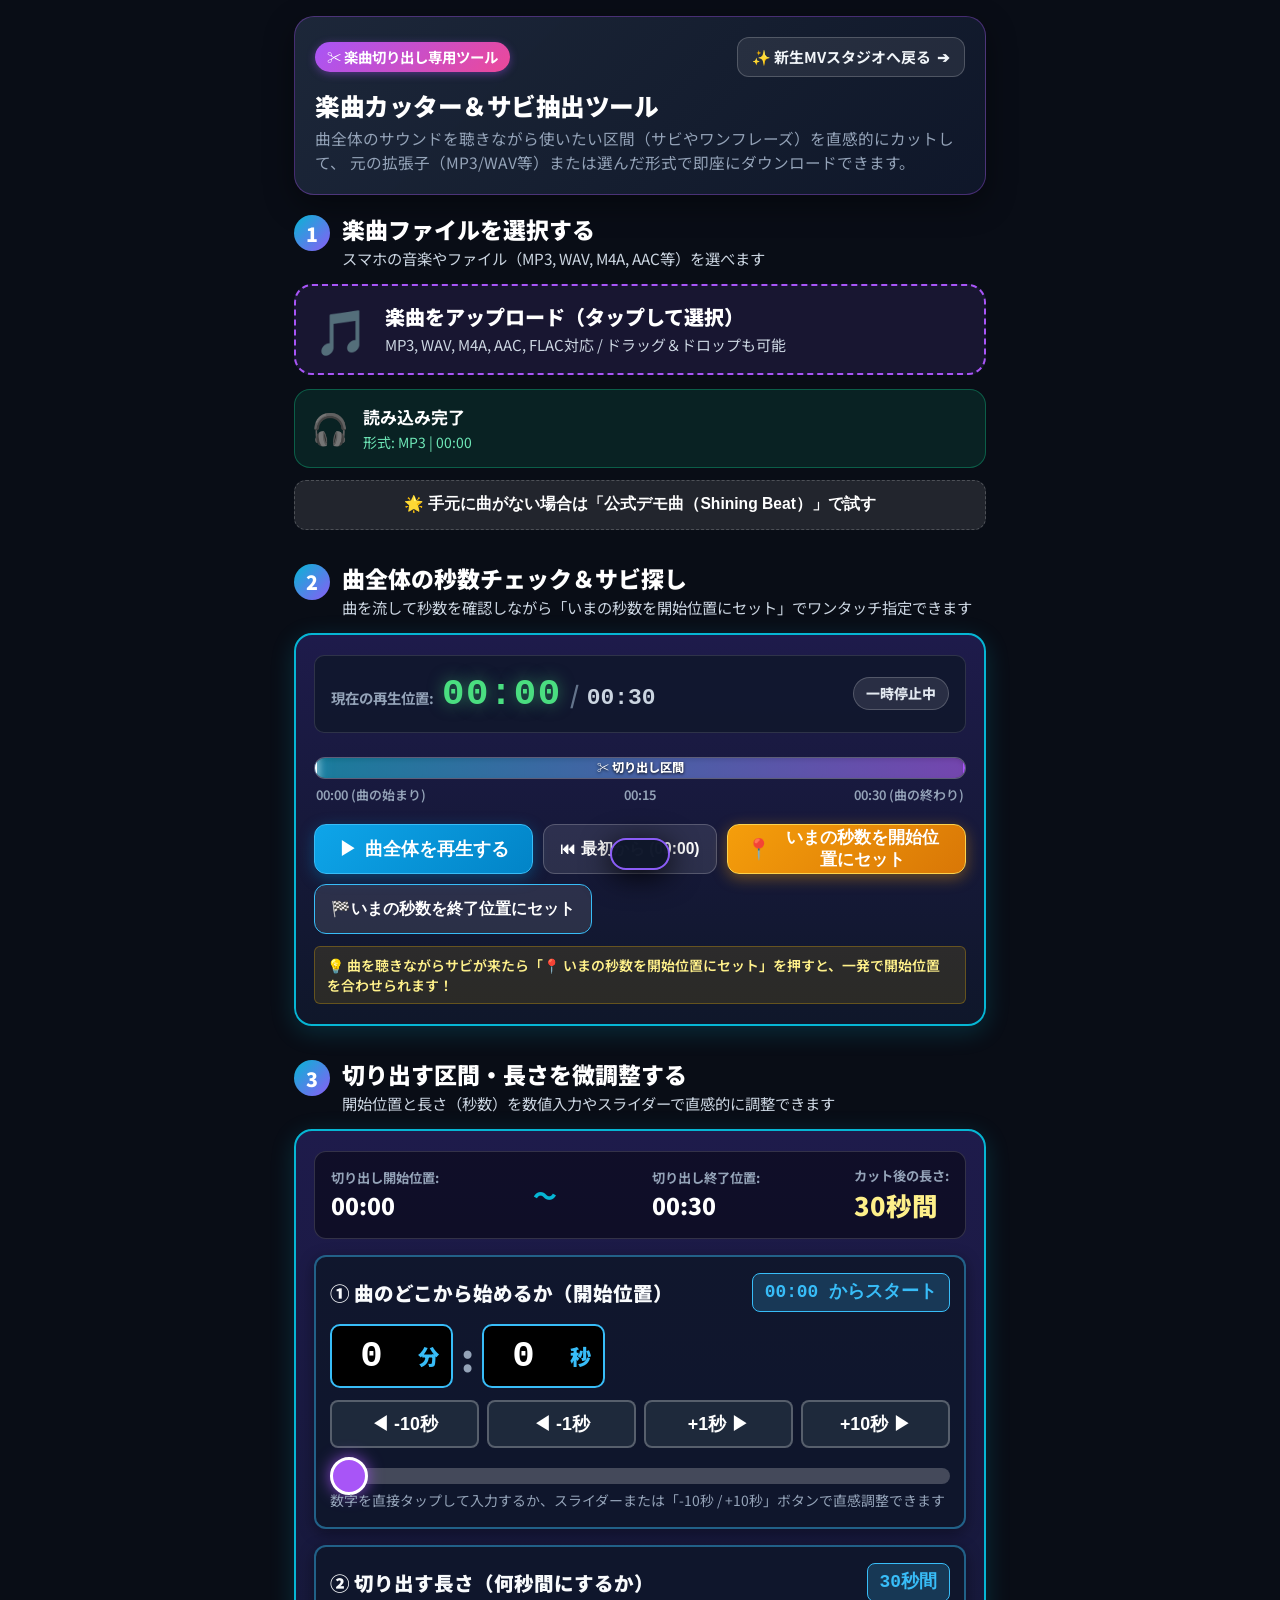
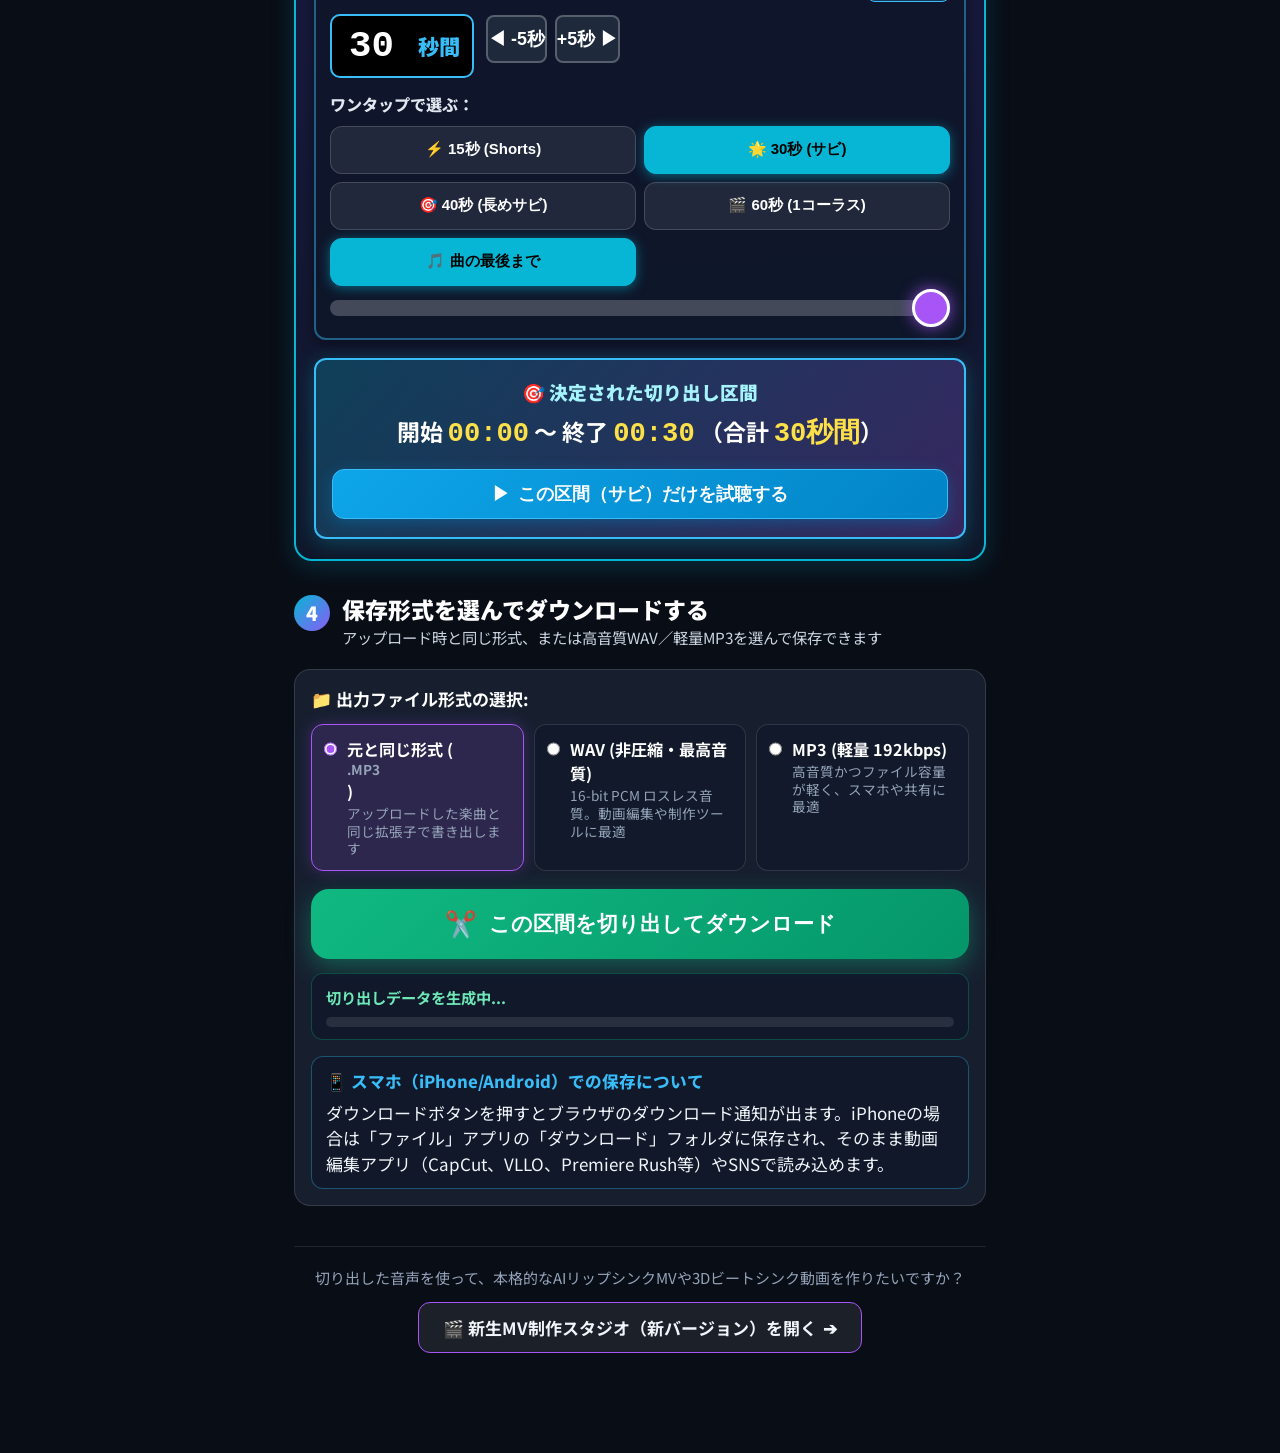
==== audio-cutter.html @ 3990a0d8 "Work from the phone" ====
<!DOCTYPE html>
<html lang="ja">
<head>
  <meta charset="UTF-8">
  <meta name="viewport" content="width=device-width, initial-scale=1.0, maximum-scale=5.0, user-scalable=yes, viewport-fit=cover">
  <meta name="apple-mobile-web-app-capable" content="yes">
  <meta name="apple-mobile-web-app-status-bar-style" content="black-translucent">
  <meta name="apple-mobile-web-app-title" content="音声カッター">
  <meta name="theme-color" content="#090d16">
  <title>楽曲カッター＆トリマー - 曲の長さを決めてカット音声をダウンロード</title>
  <link rel="stylesheet" href="style.css?v=20261013_11">
  <link rel="preconnect" href="https://fonts.googleapis.com">
  <link rel="preconnect" href="https://fonts.gstatic.com" crossorigin>
  <link href="https://fonts.googleapis.com/css2?family=Noto+Sans+JP:wght@500;700;900&display=swap" rel="stylesheet">
  <style>
    /* Specific styling for standalone audio cutter tool */
    .cutter-container {
      max-width: 720px;
      margin: 0 auto;
      padding: 16px 14px 100px 14px;
    }
    .tool-header-card {
      background: linear-gradient(135deg, rgba(30, 41, 59, 0.95), rgba(15, 23, 42, 0.98));
      border: 1px solid rgba(168, 85, 247, 0.35);
      border-radius: 20px;
      padding: 20px;
      margin-bottom: 20px;
      box-shadow: 0 10px 30px rgba(0, 0, 0, 0.4);
    }
    .tool-header-top {
      display: flex;
      justify-content: space-between;
      align-items: center;
      margin-bottom: 12px;
      flex-wrap: wrap;
      gap: 10px;
    }
    .tool-badge {
      display: inline-flex;
      align-items: center;
      gap: 6px;
      background: linear-gradient(135deg, #a855f7, #ec4899);
      color: #fff;
      font-size: 0.85rem;
      font-weight: 700;
      padding: 4px 12px;
      border-radius: 9999px;
      box-shadow: 0 2px 8px rgba(168, 85, 247, 0.4);
    }
    .switch-studio-link {
      display: inline-flex;
      align-items: center;
      gap: 6px;
      background: rgba(255, 255, 255, 0.08);
      border: 1px solid rgba(255, 255, 255, 0.2);
      color: #f1f5f9;
      font-size: 0.88rem;
      font-weight: 700;
      padding: 8px 14px;
      border-radius: 12px;
      text-decoration: none;
      transition: all 0.2s ease;
    }
    .switch-studio-link:hover, .switch-studio-link:active {
      background: rgba(236, 72, 153, 0.25);
      border-color: #ec4899;
      transform: translateY(-1px);
    }
    .tool-title {
      font-size: 1.45rem;
      font-weight: 900;
      color: #fff;
      margin: 0 0 6px 0;
      line-height: 1.3;
      letter-spacing: -0.02em;
    }
    .tool-sub {
      font-size: 0.92rem;
      color: #94a3b8;
      margin: 0;
      line-height: 1.5;
    }
    /* Format selection card */
    .export-format-card {
      background: rgba(30, 41, 59, 0.7);
      border: 1px solid rgba(255, 255, 255, 0.12);
      border-radius: 16px;
      padding: 16px;
      margin-top: 20px;
    }
    .format-options-grid {
      display: grid;
      grid-template-columns: repeat(auto-fit, minmax(180px, 1fr));
      gap: 10px;
      margin-top: 12px;
    }
    .format-option-label {
      display: flex;
      align-items: flex-start;
      gap: 10px;
      background: rgba(15, 23, 42, 0.65);
      border: 1.5px solid rgba(255, 255, 255, 0.12);
      padding: 12px;
      border-radius: 12px;
      cursor: pointer;
      transition: all 0.2s ease;
    }
    .format-option-label:has(input:checked) {
      border-color: #a855f7;
      background: rgba(168, 85, 247, 0.15);
      box-shadow: 0 0 15px rgba(168, 85, 247, 0.25);
    }
    .format-option-label input[type="radio"] {
      margin-top: 3px;
      accent-color: #a855f7;
      width: 18px;
      height: 18px;
    }
    .format-option-text strong {
      display: block;
      color: #fff;
      font-size: 0.95rem;
      margin-bottom: 2px;
    }
    .format-option-text span {
      display: block;
      color: #94a3b8;
      font-size: 0.8rem;
      line-height: 1.3;
    }
    .download-giant-btn {
      width: 100%;
      background: linear-gradient(135deg, #10b981, #059669);
      color: #fff;
      border: none;
      border-radius: 18px;
      padding: 20px 16px;
      font-size: 1.25rem;
      font-weight: 900;
      display: flex;
      align-items: center;
      justify-content: center;
      gap: 12px;
      cursor: pointer;
      box-shadow: 0 8px 25px rgba(16, 185, 129, 0.4);
      transition: all 0.2s cubic-bezier(0.4, 0, 0.2, 1);
      margin-top: 18px;
    }
    .download-giant-btn:active {
      transform: scale(0.98);
      box-shadow: 0 4px 15px rgba(16, 185, 129, 0.3);
    }
    .download-giant-btn:disabled {
      opacity: 0.6;
      cursor: not-allowed;
      filter: grayscale(0.5);
    }
    .progress-box {
      margin-top: 14px;
      background: rgba(15, 23, 42, 0.8);
      border: 1px solid rgba(16, 185, 129, 0.3);
      border-radius: 12px;
      padding: 12px 14px;
    }
    .progress-bar-track {
      background: rgba(255, 255, 255, 0.1);
      height: 10px;
      border-radius: 9999px;
      overflow: hidden;
      margin-top: 8px;
    }
    .progress-bar-fill {
      background: linear-gradient(90deg, #10b981, #34d399);
      height: 100%;
      width: 0%;
      transition: width 0.15s ease;
    }
    .loaded-file-card {
      background: rgba(16, 185, 129, 0.12);
      border: 1.5px solid rgba(16, 185, 129, 0.4);
      border-radius: 16px;
      padding: 14px 16px;
      margin-top: 14px;
      display: flex;
      align-items: center;
      gap: 14px;
    }
    .loaded-file-icon {
      font-size: 1.8rem;
    }
    .loaded-file-info {
      flex: 1;
      min-width: 0;
    }
    .loaded-file-name {
      color: #fff;
      font-weight: 700;
      font-size: 1rem;
      white-space: nowrap;
      overflow: hidden;
      text-overflow: ellipsis;
      margin-bottom: 3px;
    }
    .loaded-file-meta {
      color: #6ee7b7;
      font-size: 0.82rem;
    }
    .dragover {
      border-color: #a855f7 !important;
      background: rgba(168, 85, 247, 0.15) !important;
    }
  </style>
</head>
<body style="background-color: #090d16; color: #f1f5f9; font-family: 'Noto Sans JP', sans-serif;">

  <div class="cutter-container">

    <!-- Header Navigation & Title -->
    <header class="tool-header-card">
      <div class="tool-header-top">
        <span class="tool-badge">✂️ 楽曲切り出し専用ツール</span>
        <a href="index.html" class="switch-studio-link">
          <span>✨ 新生MVスタジオへ戻る</span>
          <span>➔</span>
        </a>
      </div>
      <h1 class="tool-title">楽曲カッター＆サビ抽出ツール</h1>
      <p class="tool-sub">
        曲全体のサウンドを聴きながら使いたい区間（サビやワンフレーズ）を直感的にカットして、
        元の拡張子（MP3/WAV等）または選んだ形式で即座にダウンロードできます。
      </p>
    </header>

    <!-- STEP 1: 楽曲をアップロード -->
    <section class="large-section">
      <div class="section-title-wrap">
        <span class="step-badge highlight-badge">1</span>
        <div>
          <h2 class="section-title">楽曲ファイルを選択する</h2>
          <p class="section-sub">スマホの音楽やファイル（MP3, WAV, M4A, AAC等）を選べます</p>
        </div>
      </div>

      <!-- Upload card -->
      <label for="audioFileInput" class="giant-action-card audio-upload-card" id="audioUploadCard" role="button" tabindex="0">
        <span class="action-card-icon">🎵</span>
        <div class="action-card-text">
          <strong id="audioUploadTitle">楽曲をアップロード（タップして選択）</strong>
          <span id="audioUploadHint">MP3, WAV, M4A, AAC, FLAC対応 / ドラッグ＆ドロップも可能</span>
        </div>
      </label>
      <input type="file" id="audioFileInput" accept="audio/*,.mp3,.wav,.m4a,.aac,.flac,.ogg" class="sr-only-input">

      <!-- Loaded Banner -->
      <div id="fileLoadedBanner" class="loaded-file-card hidden">
        <span class="loaded-file-icon">🎧</span>
        <div class="loaded-file-info">
          <div id="loadedFileName" class="loaded-file-name">読み込み完了</div>
          <div id="loadedFileMeta" class="loaded-file-meta">形式: MP3 | 00:00</div>
        </div>
      </div>

      <!-- Quick Demo Song Button -->
      <div style="margin-top: 12px; text-align: center;">
        <button id="loadDemoBtn" type="button" class="btn-sub-action" style="width: 100%; border-style: dashed;">
          <span>🌟 手元に曲がない場合は「公式デモ曲（Shining Beat）」で試す</span>
        </button>
      </div>
    </section>

    <!-- STEP 2: 曲全体の秒数チェック＆サビ探し -->
    <section class="large-section" style="margin-top: 24px;">
      <div class="section-title-wrap">
        <span class="step-badge highlight-badge">2</span>
        <div>
          <h2 class="section-title">曲全体の秒数チェック＆サビ探し</h2>
          <p class="section-sub">曲を流して秒数を確認しながら「いまの秒数を開始位置にセット」でワンタッチ指定できます</p>
        </div>
      </div>

      <div class="trimmer-card">
        <!-- リアルタイム秒数ディスプレイ -->
        <div class="current-time-large-display">
          <div class="time-readout-wrap">
            <span class="time-label">現在の再生位置:</span>
            <span id="fullPlayerCurrentTime" class="time-counter-big">00:00</span>
            <span class="time-slash">/</span>
            <span id="fullPlayerTotalTime" class="time-counter-total">00:30</span>
          </div>
          <div id="fullPlayerStatusBadge" class="player-status-badge">一時停止中</div>
        </div>

        <!-- タイムライン・波形トラック -->
        <div class="timeline-visual-container">
          <div class="timeline-track" id="timelineTrack">
            <!-- 選択中の動画区間ハイライト帯 -->
            <div class="timeline-selection-range" id="timelineSelectionRange">
              <span class="selection-range-label">✂️ 切り出し区間</span>
            </div>
            <!-- 現在の再生位置インジケーター（再生針） -->
            <div class="timeline-playhead" id="timelinePlayhead"></div>
          </div>
          <input type="range" id="fullSongSeekSlider" class="timeline-seek-slider" min="0" max="30" value="0" step="0.5" aria-label="曲全体の再生位置をシーク">
          <div class="timeline-labels">
            <span>00:00 (曲の始まり)</span>
            <span id="timelineMidLabel">00:15</span>
            <span id="timelineEndLabel">00:30 (曲の終わり)</span>
          </div>
        </div>

        <!-- 再生操作＆ワンタップ頭出しボタン群 -->
        <div class="full-player-controls-row">
          <button id="fullPlayToggleBtn" class="giant-btn giant-play-inline-btn" type="button">
            <span id="fullPlayIcon">▶</span>
            <span id="fullPlayLabel">曲全体を再生する</span>
          </button>

          <button id="fullPlayRewindBtn" class="btn-sub-action" type="button" title="曲の最初に戻る">
            <span>⏮ 最初から (00:00)</span>
          </button>

          <button id="setStartFromCurrentBtn" class="btn-start-sync-action" type="button">
            <span class="btn-icon">📍</span>
            <span>いまの秒数を開始位置にセット</span>
          </button>

          <button id="setEndFromCurrentBtn" class="btn-sub-action" type="button" style="border-color: #38bdf8;">
            <span class="btn-icon">🏁</span>
            <span>いまの秒数を終了位置にセット</span>
          </button>
        </div>
        <div class="preview-helper-text">💡 曲を聴きながらサビが来たら「📍 いまの秒数を開始位置にセット」を押すと、一発で開始位置を合わせられます！</div>
      </div>
    </section>

    <!-- STEP 3: 区間・長さの調整 -->
    <section class="large-section" style="margin-top: 24px;">
      <div class="section-title-wrap">
        <span class="step-badge highlight-badge">3</span>
        <div>
          <h2 class="section-title">切り出す区間・長さを微調整する</h2>
          <p class="section-sub">開始位置と長さ（秒数）を数値入力やスライダーで直感的に調整できます</p>
        </div>
      </div>

      <div class="trimmer-card">
        <!-- 区間ステータスボックス -->
        <div class="trimmer-status-box">
          <div class="trim-stat">
            <span class="stat-label">切り出し開始位置:</span>
            <strong id="trimStartReadout" class="stat-val">00:00</strong>
          </div>
          <div class="trim-arrow">〜</div>
          <div class="trim-stat">
            <span class="stat-label">切り出し終了位置:</span>
            <strong id="trimEndReadout" class="stat-val">00:30</strong>
          </div>
          <div class="trim-stat total">
            <span class="stat-label">カット後の長さ:</span>
            <strong id="trimDurationReadout" class="stat-val highlight">30秒間</strong>
          </div>
        </div>

        <!-- ① 開始位置 直接入力 ＆ 微調整 -->
        <div class="trim-direct-input-card">
          <div class="input-card-header">
            <span class="input-card-title">① 曲のどこから始めるか（開始位置）</span>
            <span class="input-card-badge" id="startPosBadge">00:00 からスタート</span>
          </div>

          <div class="min-sec-input-row">
            <div class="time-input-group">
              <input type="number" id="trimStartMinInput" class="time-num-input" min="0" max="59" value="0" inputmode="numeric" aria-label="開始位置（分）">
              <span class="time-unit">分</span>
            </div>
            <span class="time-colon">:</span>
            <div class="time-input-group">
              <input type="number" id="trimStartSecInput" class="time-num-input" min="0" max="59" value="0" inputmode="numeric" aria-label="開始位置（秒）">
              <span class="time-unit">秒</span>
            </div>
          </div>

          <!-- 微調整ボタン -->
          <div class="stepper-buttons-row">
            <button type="button" class="stepper-btn" id="startMinus10Btn">◀ -10秒</button>
            <button type="button" class="stepper-btn" id="startMinus1Btn">◀ -1秒</button>
            <button type="button" class="stepper-btn" id="startPlus1Btn">+1秒 ▶</button>
            <button type="button" class="stepper-btn" id="startPlus10Btn">+10秒 ▶</button>
          </div>

          <input type="range" id="trimStartSlider" class="super-fat-slider" min="0" max="300" value="0" step="1" aria-label="開始秒数スライダー">
          <div class="slider-subtext">数字を直接タップして入力するか、スライダーまたは「-10秒 / +10秒」ボタンで直感調整できます</div>
        </div>

        <!-- ② 長さ（何秒間にするか）直接入力 ＆ ワンタップボタン -->
        <div class="trim-direct-input-card" style="margin-top: 16px;">
          <div class="input-card-header">
            <span class="input-card-title">② 切り出す長さ（何秒間にするか）</span>
            <span class="input-card-badge" id="durationBadge">30秒間</span>
          </div>

          <div class="duration-input-row">
            <div class="time-input-group">
              <input type="number" id="trimDurationInput" class="time-num-input" min="1" max="600" value="30" inputmode="numeric" aria-label="切り出す長さ（秒間）">
              <span class="time-unit">秒間</span>
            </div>
            <div class="stepper-buttons-row inline-stepper">
              <button type="button" class="stepper-btn" id="durMinus5Btn">◀ -5秒</button>
              <button type="button" class="stepper-btn" id="durPlus5Btn">+5秒 ▶</button>
            </div>
          </div>

          <!-- ワンタッププリセットボタン -->
          <div class="trim-presets-title">ワンタップで選ぶ：</div>
          <div class="trim-presets-row">
            <button class="trim-preset-chip" data-dur="15">⚡ 15秒 (Shorts)</button>
            <button class="trim-preset-chip active" data-dur="30">🌟 30秒 (サビ)</button>
            <button class="trim-preset-chip" data-dur="40">🎯 40秒 (長めサビ)</button>
            <button class="trim-preset-chip" data-dur="60">🎬 60秒 (1コーラス)</button>
            <button class="trim-preset-chip" data-dur="full">🎵 曲の最後まで</button>
          </div>

          <input type="range" id="trimDurationSlider" class="super-fat-slider" min="1" max="600" value="30" step="1" aria-label="切り出す長さスライダー" style="margin-top: 14px;">
        </div>

        <!-- 決定された区間の確認 ＆ 試聴ボタン -->
        <div class="trim-confirm-card" style="margin-top: 18px;">
          <div class="confirm-title">🎯 決定された切り出し区間</div>
          <div class="confirm-detail" id="trimConfirmDetail">
            開始 <strong id="confirmStartTxt">00:00</strong> 〜 終了 <strong id="confirmEndTxt">00:30</strong> （合計 <strong id="confirmDurTxt">30秒間</strong>）
          </div>
          <button id="previewTrimBtn" class="giant-btn giant-play-inline-btn" type="button" style="margin-top: 14px; width: 100%;">
            <span id="previewTrimIcon">▶</span>
            <span id="previewTrimLabel">この区間（サビ）だけを試聴する</span>
          </button>
        </div>
      </div>
    </section>

    <!-- STEP 4: 保存形式を選んでダウンロード -->
    <section class="large-section" style="margin-top: 24px;">
      <div class="section-title-wrap">
        <span class="step-badge highlight-badge">4</span>
        <div>
          <h2 class="section-title">保存形式を選んでダウンロードする</h2>
          <p class="section-sub">アップロード時と同じ形式、または高音質WAV／軽量MP3を選んで保存できます</p>
        </div>
      </div>

      <div class="export-format-card">
        <span style="font-weight: 700; color: #fff; font-size: 1rem;">📁 出力ファイル形式の選択:</span>

        <div class="format-options-grid">
          <label class="format-option-label">
            <input type="radio" name="exportFormat" value="original" checked>
            <div class="format-option-text">
              <strong>元と同じ形式 (<span id="formatOriginalExtBadge">.MP3</span>)</strong>
              <span>アップロードした楽曲と同じ拡張子で書き出します</span>
            </div>
          </label>

          <label class="format-option-label">
            <input type="radio" name="exportFormat" value="wav">
            <div class="format-option-text">
              <strong>WAV (非圧縮・最高音質)</strong>
              <span>16-bit PCM ロスレス音質。動画編集や制作ツールに最適</span>
            </div>
          </label>

          <label class="format-option-label">
            <input type="radio" name="exportFormat" value="mp3">
            <div class="format-option-text">
              <strong>MP3 (軽量 192kbps)</strong>
              <span>高音質かつファイル容量が軽く、スマホや共有に最適</span>
            </div>
          </label>
        </div>

        <!-- 巨大ダウンロードボタン -->
        <button id="downloadTrimmedBtn" class="download-giant-btn" type="button">
          <span style="font-size: 1.5rem;">✂️</span>
          <span>この区間を切り出してダウンロード</span>
        </button>

        <!-- 進捗ボックス -->
        <div id="downloadProgressBox" class="progress-box hidden">
          <div id="downloadProgressText" style="color: #6ee7b7; font-weight: 700; font-size: 0.9rem;">切り出しデータを生成中...</div>
          <div class="progress-bar-track">
            <div id="downloadProgressBar" class="progress-bar-fill"></div>
          </div>
        </div>

        <!-- スマホ保存ヒント -->
        <div class="export-storage-hint" style="margin-top: 16px;">
          <div class="hint-title">📱 スマホ（iPhone/Android）での保存について</div>
          <div class="hint-desc">
            ダウンロードボタンを押すとブラウザのダウンロード通知が出ます。iPhoneの場合は「ファイル」アプリの「ダウンロード」フォルダに保存され、そのまま動画編集アプリ（CapCut、VLLO、Premiere Rush等）やSNSで読み込めます。
          </div>
        </div>
      </div>
    </section>

    <!-- フッター・MVスタジオへのリンク -->
    <footer style="margin-top: 40px; text-align: center; padding-top: 20px; border-top: 1px solid rgba(255, 255, 255, 0.1);">
      <p style="color: #94a3b8; font-size: 0.88rem; margin-bottom: 12px;">
        切り出した音声を使って、本格的なAIリップシンクMVや3Dビートシンク動画を作りたいですか？
      </p>
      <a href="index.html" class="switch-studio-link" style="display: inline-flex; padding: 12px 24px; font-size: 1rem; border-color: #a855f7;">
        <span>🎬 新生MV制作スタジオ（新バージョン）を開く</span>
        <span>➔</span>
      </a>
    </footer>

  </div>

  <!-- Toast notification -->
  <div id="toast" class="toast"></div>

  <!-- LameJS for client-side MP3 encoding -->
  <script src="lame.min.js"></script>
  <!-- Standalone Audio Cutter Logic -->
  <script src="audio-cutter.js?v=20261013_1"></script>
</body>
</html>
---- style.css ----
/* GrooveSync MV Studio - Fullscreen Accessible & Large Text Stylesheet */

:root {
  --bg-primary: #0a0e17;
  --bg-surface: #111827;
  --bg-card: #1e293b;
  --bg-card-active: #2e1065;

  --accent-primary: #8b5cf6;
  --accent-pink: #ec4899;
  --accent-cyan: #06b6d4;
  --accent-amber: #f59e0b;
  --accent-green: #10b981;
  --accent-red: #ef4444;

  --text-main: #ffffff;
  --text-sub: #cbd5e1;
  --text-muted: #94a3b8;

  --border-subtle: rgba(255, 255, 255, 0.16);
  --border-active: #a855f7;

  --radius-sm: 12px;
  --radius-md: 18px;
  --radius-lg: 24px;
  --radius-full: 9999px;
}

* {
  box-sizing: border-box;
  margin: 0;
  padding: 0;
  -webkit-tap-highlight-color: transparent;
}

html, body {
  background-color: var(--bg-primary);
  color: var(--text-main);
  font-family: 'Noto Sans JP', -apple-system, BlinkMacSystemFont, sans-serif;
  font-size: 17px;
  line-height: 1.5;
  -webkit-text-size-adjust: 100%;
}

.app-root {
  min-height: 100vh;
  max-width: 580px;
  margin: 0 auto;
  position: relative;
  background-color: var(--bg-primary);
}

/* ==========================================================================
   Top Screen Mode Switcher (操作画面 ⇔ MV映像)
   ========================================================================== */
.top-mode-header {
  position: sticky;
  top: 0;
  z-index: 100;
  background: rgba(10, 14, 23, 0.98);
  backdrop-filter: blur(20px);
  -webkit-backdrop-filter: blur(20px);
  border-bottom: 2px solid var(--border-subtle);
  padding: 10px 14px;
}

.mode-switch-container {
  display: flex;
  gap: 10px;
  background: #111827;
  padding: 6px;
  border-radius: var(--radius-md);
  border: 1.5px solid var(--border-subtle);
}

.main-mode-btn {
  flex: 1;
  min-height: 60px;
  display: flex;
  align-items: center;
  justify-content: center;
  gap: 10px;
  background: transparent;
  border: none;
  border-radius: var(--radius-sm);
  color: var(--text-muted);
  cursor: pointer;
  transition: all 0.2s ease;
  padding: 6px 10px;
  user-select: none;
}

.main-mode-btn:active {
  transform: scale(0.96);
}

.main-mode-btn.pulse-anim {
  animation: tabPulse 0.35s ease;
}

@keyframes tabPulse {
  0% { transform: scale(1); }
  50% { transform: scale(0.96); background: rgba(168, 85, 247, 0.3); }
  100% { transform: scale(1); }
}

.main-mode-btn.active {
  background: linear-gradient(135deg, #7c3aed, #a855f7);
  color: #ffffff;
  box-shadow: 0 4px 16px rgba(168, 85, 247, 0.45);
}

.mode-btn-icon {
  font-size: 1.8rem;
  line-height: 1;
}

.mode-btn-text {
  display: flex;
  flex-direction: column;
  text-align: left;
}

.mode-btn-text strong {
  font-size: 1.15rem;
  font-weight: 900;
  line-height: 1.2;
}

.mode-btn-text span {
  font-size: 0.78rem;
  font-weight: 700;
  opacity: 0.95;
}

/* Accessibility Bar: 大画面・特大文字切り替え ＆ 最新版リロードボタン */
.header-accessibility-bar {
  margin-top: 8px;
  display: grid;
  grid-template-columns: 1fr 1fr;
  gap: 8px;
}

.app-reload-btn {
  width: 100%;
  min-height: 50px;
  display: flex;
  align-items: center;
  justify-content: center;
  gap: 8px;
  background: linear-gradient(135deg, #10b981, #059669);
  border: 2px solid #6ee7b7;
  border-radius: var(--radius-sm);
  color: #ffffff;
  font-size: 0.98rem;
  font-weight: 800;
  cursor: pointer;
  transition: all 0.2s ease;
  padding: 8px 10px;
  box-shadow: 0 4px 12px rgba(16, 185, 129, 0.35);
}

.app-reload-btn:active {
  transform: scale(0.96);
  background: #047857;
}

.reload-icon {
  font-size: 1.25rem;
}

.zoom-toggle-btn {
  width: 100%;
  min-height: 50px;
  display: flex;
  align-items: center;
  justify-content: center;
  gap: 10px;
  background: #1e293b;
  border: 2px solid #38bdf8;
  border-radius: var(--radius-sm);
  color: #ffffff;
  font-size: 1.05rem;
  font-weight: 800;
  cursor: pointer;
  transition: all 0.2s ease;
  padding: 8px 14px;
}

.zoom-toggle-btn:active {
  transform: scale(0.97);
}

.zoom-toggle-btn.active {
  background: linear-gradient(135deg, #0284c7, #0369a1);
  border-color: #fef08a;
  box-shadow: 0 0 16px rgba(56, 189, 248, 0.55);
}

.zoom-icon {
  font-size: 1.35rem;
}

.zoom-status-badge {
  background: rgba(255, 255, 255, 0.2);
  font-size: 0.82rem;
  font-weight: 900;
  padding: 3px 10px;
  border-radius: var(--radius-full);
  margin-left: 6px;
  letter-spacing: 0.5px;
}

.zoom-toggle-btn.active .zoom-status-badge {
  background: #fef08a;
  color: #0f172a;
}

/* ==========================================================================
   VIEW 1: 操作画面
   ========================================================================== */
.main-view {
  display: none;
  padding: 16px 16px 80px;
  -webkit-overflow-scrolling: touch;
}

.main-view.active-view {
  display: block;
}

/* Flow Guide Banner (ステップ矢印解説) */
.flow-guide-card {
  background: linear-gradient(135deg, rgba(30, 27, 75, 0.9), rgba(15, 23, 42, 0.95));
  border: 2px solid rgba(168, 85, 247, 0.4);
  border-radius: var(--radius-md);
  padding: 14px 14px;
  margin-bottom: 18px;
}

.flow-badge {
  display: inline-block;
  font-size: 0.88rem;
  font-weight: 900;
  color: #fef08a;
  margin-bottom: 10px;
}

.flow-steps-row {
  display: flex;
  flex-wrap: wrap;
  align-items: center;
  gap: 6px;
}

.flow-chip {
  background: rgba(255, 255, 255, 0.1);
  padding: 6px 10px;
  border-radius: var(--radius-full);
  font-size: 0.82rem;
  font-weight: 700;
  color: #ffffff;
  border: 1px solid var(--border-subtle);
}

.flow-chip.highlight {
  background: rgba(6, 182, 212, 0.25);
  border-color: var(--accent-cyan);
  color: #67e8f9;
}

.flow-chip.rec {
  background: rgba(239, 68, 68, 0.25);
  border-color: var(--accent-red);
  color: #fca5a5;
}

.flow-arrow {
  color: var(--accent-cyan);
  font-weight: 900;
  font-size: 0.95rem;
}

/* Master Player Card */
.master-player-card {
  background: linear-gradient(180deg, #1e293b, #0f172a);
  border: 2px solid var(--border-subtle);
  border-radius: var(--radius-lg);
  padding: 18px 16px;
  margin-bottom: 24px;
  box-shadow: 0 8px 30px rgba(0, 0, 0, 0.6);
}

.now-playing-info {
  margin-bottom: 16px;
}

.now-playing-label {
  font-size: 0.85rem;
  color: var(--accent-cyan);
  font-weight: 700;
  text-transform: uppercase;
}

.now-playing-title {
  font-size: 1.45rem;
  font-weight: 900;
  color: #ffffff;
  margin: 4px 0 6px;
  line-height: 1.3;
}

.now-playing-meta {
  display: flex;
  flex-wrap: wrap;
  align-items: center;
  justify-content: space-between;
  gap: 8px;
}

.range-badge {
  background: rgba(168, 85, 247, 0.25);
  border: 1.5px solid var(--accent-primary);
  color: #e9d5ff;
  font-size: 0.82rem;
  font-weight: 800;
  padding: 4px 10px;
  border-radius: var(--radius-full);
}

.now-playing-time {
  font-size: 0.95rem;
  color: var(--text-muted);
  font-weight: 600;
}

.master-btn-row {
  display: flex;
  flex-direction: column;
  gap: 12px;
  margin-bottom: 14px;
}

.giant-btn {
  min-height: 64px;
  border-radius: var(--radius-md);
  border: none;
  font-size: 1.25rem;
  font-weight: 900;
  display: flex;
  align-items: center;
  justify-content: center;
  gap: 12px;
  cursor: pointer;
  transition: transform 0.15s, opacity 0.15s;
}

.giant-btn:active {
  transform: scale(0.98);
}

.giant-play-btn {
  background: linear-gradient(135deg, #8b5cf6, #ec4899);
  color: #ffffff;
  box-shadow: 0 6px 20px rgba(139, 92, 246, 0.5);
}

.giant-icon {
  font-size: 1.6rem;
  line-height: 1;
}

.giant-rec-btn {
  background: rgba(239, 68, 68, 0.15);
  border: 2.5px solid var(--accent-red);
  color: #ffffff;
}

.rec-dot {
  width: 16px;
  height: 16px;
  background-color: var(--accent-red);
  border-radius: 50%;
  box-shadow: 0 0 10px var(--accent-red);
}

.giant-rec-btn.recording .rec-dot {
  border-radius: 3px;
  animation: pulse-rec 1s infinite;
}

@keyframes pulse-rec {
  0%, 100% { background-color: #ef4444; }
  50% { background-color: #991b1b; }
}

.view-stage-banner-btn {
  width: 100%;
  min-height: 64px;
  display: flex;
  align-items: center;
  gap: 12px;
  background: rgba(245, 158, 11, 0.14);
  border: 2px solid var(--accent-amber);
  border-radius: var(--radius-sm);
  padding: 12px 16px;
  color: #ffffff;
  cursor: pointer;
  text-align: left;
}

.banner-icon {
  font-size: 2rem;
  line-height: 1;
}

.banner-text {
  flex: 1;
  display: flex;
  flex-direction: column;
}

.banner-text strong {
  font-size: 1.05rem;
  font-weight: 800;
  color: #fef08a;
}

.banner-text span {
  font-size: 0.82rem;
  color: #fef9c3;
  opacity: 0.9;
}

.banner-arrow {
  font-size: 1.6rem;
  font-weight: 900;
  color: var(--accent-amber);
}

/* Sections */
.large-section {
  margin-bottom: 34px;
}

.section-title-wrap {
  display: flex;
  align-items: flex-start;
  gap: 12px;
  margin-bottom: 14px;
}

.step-badge {
  width: 36px;
  height: 36px;
  border-radius: 50%;
  background: var(--accent-primary);
  color: #ffffff;
  font-size: 1.15rem;
  font-weight: 900;
  display: flex;
  align-items: center;
  justify-content: center;
  flex-shrink: 0;
}

.step-badge.highlight-badge {
  background: linear-gradient(135deg, var(--accent-cyan), var(--accent-primary));
}

.section-title {
  font-size: 1.35rem;
  font-weight: 900;
  color: #ffffff;
  line-height: 1.25;
}

.section-sub {
  font-size: 0.9rem;
  color: var(--text-sub);
  margin-top: 3px;
}

.sub-block-title {
  font-size: 1.05rem;
  font-weight: 800;
  color: #e2e8f0;
  margin: 18px 0 10px;
}

/* Giant Accessible Cards List */
.giant-cards-list {
  display: flex;
  flex-direction: column;
  gap: 12px;
}

.accessible-card {
  min-height: 84px;
  display: flex;
  align-items: center;
  gap: 16px;
  background: var(--bg-card);
  border: 2px solid var(--border-subtle);
  border-radius: var(--radius-md);
  padding: 14px 18px;
  text-align: left;
  cursor: pointer;
  color: #ffffff;
  transition: all 0.15s ease;
  width: 100%;
}

.accessible-card:active {
  transform: scale(0.98);
}

.accessible-card.active {
  background: var(--bg-card-active);
  border-color: #c084fc;
  box-shadow: 0 0 20px rgba(192, 132, 252, 0.45);
}

.card-icon-big {
  font-size: 2.5rem;
  line-height: 1;
  flex-shrink: 0;
}

.avatar-badge-preview {
  width: 52px;
  height: 52px;
  border-radius: 50%;
  flex-shrink: 0;
  border: 3px solid rgba(255, 255, 255, 0.4);
}

.preview-anime-rock { background: linear-gradient(135deg, #f43f5e, #8b5cf6); }
.preview-indie-boy { background: linear-gradient(135deg, #10b981, #0284c7); }
.preview-cyber-idol { background: linear-gradient(135deg, #06b6d4, #3b82f6); }
.preview-lofi-girl { background: linear-gradient(135deg, #f59e0b, #ec4899); }

.card-content-big {
  flex: 1;
  display: flex;
  flex-direction: column;
  gap: 3px;
}

.card-head-row {
  display: flex;
  align-items: center;
  justify-content: space-between;
  gap: 8px;
}

.card-head-row h4 {
  font-size: 1.15rem;
  font-weight: 800;
  color: #ffffff;
}

.status-pill {
  font-size: 0.8rem;
  font-weight: 800;
  padding: 4px 10px;
  border-radius: var(--radius-full);
  background: rgba(255, 255, 255, 0.12);
  color: var(--text-muted);
}

.accessible-card.active .status-pill.selected {
  background: #a855f7;
  color: #ffffff;
}

.card-content-big p {
  font-size: 0.92rem;
  color: var(--text-sub);
  line-height: 1.45;
}

/* Giant Action Cards (Audio & Photo upload) */
.giant-action-card {
  min-height: 86px;
  display: flex;
  align-items: center;
  gap: 16px;
  background: rgba(139, 92, 246, 0.12);
  border: 2.5px dashed #a855f7;
  border-radius: var(--radius-md);
  padding: 16px 18px;
  color: #ffffff;
  cursor: pointer;
  margin-bottom: 14px;
  position: relative;
  text-align: left;
  width: 100%;
}

.giant-action-card:active {
  background: rgba(139, 92, 246, 0.25);
}

.giant-action-card.mic-card {
  background: rgba(6, 182, 212, 0.12);
  border: 2.5px solid var(--accent-cyan);
}

.giant-action-card.mic-card.active {
  background: rgba(239, 68, 68, 0.2);
  border-color: var(--accent-red);
}

.action-card-icon {
  font-size: 2.6rem;
  line-height: 1;
  flex-shrink: 0;
}

.action-card-text {
  display: flex;
  flex-direction: column;
  gap: 2px;
}

.action-card-text strong {
  font-size: 1.18rem;
  font-weight: 900;
  color: #ffffff;
}

.action-card-text span {
  font-size: 0.88rem;
  color: var(--text-sub);
}

.hidden-input {
  position: absolute;
  inset: 0;
  opacity: 0;
  cursor: pointer;
  width: 100%;
  height: 100%;
}

.sr-only-input {
  position: absolute;
  width: 1px;
  height: 1px;
  padding: 0;
  margin: -1px;
  overflow: hidden;
  clip: rect(0, 0, 0, 0);
  border: 0;
  opacity: 0;
}

.giant-action-card.applied {
  background: rgba(16, 185, 129, 0.16) !important;
  border: 2.5px solid #10b981 !important;
  box-shadow: 0 0 22px rgba(16, 185, 129, 0.4) !important;
}

.avatar-preview-wrap {
  width: 56px;
  height: 56px;
  flex-shrink: 0;
  display: flex;
  align-items: center;
  justify-content: center;
  border-radius: 50%;
  position: relative;
}

.avatar-preview-img {
  width: 56px;
  height: 56px;
  border-radius: 50%;
  object-fit: cover;
  border: 3px solid #10b981;
  box-shadow: 0 0 12px rgba(16, 185, 129, 0.5);
  display: block;
}

.avatar-preview-img.hidden,
.action-card-icon.hidden {
  display: none !important;
}

/* Custom Avatar Applied Banner */
.custom-avatar-banner {
  background: linear-gradient(135deg, rgba(16, 185, 129, 0.16), rgba(6, 182, 212, 0.12));
  border: 2.5px solid #10b981;
  border-radius: var(--radius-md);
  padding: 16px 18px;
  margin-top: -4px;
  margin-bottom: 20px;
  box-shadow: 0 6px 24px rgba(16, 185, 129, 0.25);
  animation: fadeInBanner 0.3s ease-out;
}

@keyframes fadeInBanner {
  from { opacity: 0; transform: translateY(-6px); }
  to { opacity: 1; transform: translateY(0); }
}

.custom-avatar-banner.hidden {
  display: none !important;
}

.custom-avatar-banner-head {
  display: flex;
  align-items: center;
  gap: 12px;
  margin-bottom: 12px;
}

.custom-avatar-check-badge {
  width: 34px;
  height: 34px;
  border-radius: 50%;
  background: #10b981;
  color: #ffffff;
  display: inline-flex;
  align-items: center;
  justify-content: center;
  font-size: 1.15rem;
  font-weight: 900;
  flex-shrink: 0;
  box-shadow: 0 0 12px rgba(16, 185, 129, 0.6);
}

.custom-avatar-banner-text {
  display: flex;
  flex-direction: column;
  gap: 2px;
}

.custom-avatar-banner-text strong {
  font-size: 1.05rem;
  font-weight: 800;
  color: #ffffff;
}

.custom-avatar-banner-text span {
  font-size: 0.88rem;
  color: #a7f3d0;
}

.custom-avatar-btn-row {
  display: flex;
  align-items: center;
  gap: 10px;
  flex-wrap: wrap;
}

.avatar-action-btn {
  min-height: 46px;
  padding: 10px 16px;
  border-radius: var(--radius-sm);
  font-size: 0.95rem;
  font-weight: 800;
  display: inline-flex;
  align-items: center;
  justify-content: center;
  cursor: pointer;
  border: none;
  font-family: inherit;
  transition: all 0.2s ease;
}

.avatar-action-btn.primary-stage-btn {
  background: linear-gradient(135deg, #10b981, #059669);
  color: #ffffff;
  box-shadow: 0 4px 14px rgba(16, 185, 129, 0.4);
  flex: 1 1 180px;
}

.avatar-action-btn.primary-stage-btn:active {
  transform: scale(0.97);
  box-shadow: 0 2px 8px rgba(16, 185, 129, 0.3);
}

.avatar-action-btn.secondary-btn {
  background: rgba(255, 255, 255, 0.12);
  color: #ffffff;
  border: 1.5px solid rgba(255, 255, 255, 0.25);
  flex: 0 1 auto;
}

.avatar-action-btn.secondary-btn:active {
  background: rgba(255, 255, 255, 0.2);
}

.avatar-action-btn.text-link-btn {
  background: transparent;
  color: var(--text-sub);
  text-decoration: underline;
  padding: 6px 10px;
  min-height: 38px;
  font-size: 0.88rem;
}

/* ==========================================================================
   STEP 3: Trimmer Card (楽曲の長さ・動画にする区間の調整)
   ========================================================================== */
.trimmer-card {
  background: linear-gradient(180deg, #1e1b4b, #0f172a);
  border: 2px solid var(--accent-cyan);
  border-radius: var(--radius-md);
  padding: 20px 18px;
  box-shadow: 0 6px 25px rgba(6, 182, 212, 0.2);
}

/* ★ Full Song Previewer & Seconds Monitor Box */
.song-full-preview-box {
  background: rgba(0, 0, 0, 0.55);
  border: 2px solid rgba(56, 189, 248, 0.4);
  border-radius: var(--radius-sm);
  padding: 16px 16px;
  margin-bottom: 18px;
  box-shadow: inset 0 2px 10px rgba(0, 0, 0, 0.4);
}

.preview-box-header {
  display: flex;
  align-items: center;
  justify-content: space-between;
  flex-wrap: wrap;
  gap: 6px;
  margin-bottom: 12px;
}

.preview-box-tag {
  font-size: 0.95rem;
  font-weight: 800;
  color: #38bdf8;
  display: inline-flex;
  align-items: center;
  gap: 4px;
}

.preview-box-hint {
  font-size: 0.8rem;
  color: var(--text-muted);
}

/* Big Seconds Display */
.current-time-large-display {
  display: flex;
  align-items: center;
  justify-content: space-between;
  flex-wrap: wrap;
  gap: 10px;
  background: rgba(15, 23, 42, 0.8);
  border: 1.5px solid rgba(255, 255, 255, 0.12);
  border-radius: 10px;
  padding: 10px 16px;
  margin-bottom: 14px;
}

.time-readout-wrap {
  display: flex;
  align-items: baseline;
  gap: 8px;
  font-variant-numeric: tabular-nums;
}

.time-label {
  font-size: 0.85rem;
  font-weight: 700;
  color: #94a3b8;
}

.time-counter-big {
  font-size: 2.2rem;
  font-weight: 900;
  color: #4ade80;
  text-shadow: 0 0 16px rgba(74, 222, 128, 0.5);
  letter-spacing: 0.04em;
  font-family: ui-monospace, SFMono-Regular, Menlo, Monaco, Consolas, monospace;
}

.time-slash {
  font-size: 1.4rem;
  color: #64748b;
  font-weight: 700;
}

.time-counter-total {
  font-size: 1.35rem;
  font-weight: 700;
  color: #cbd5e1;
  font-family: ui-monospace, SFMono-Regular, Menlo, Monaco, Consolas, monospace;
}

.player-status-badge {
  font-size: 0.82rem;
  font-weight: 800;
  padding: 5px 12px;
  border-radius: 9999px;
  background: rgba(255, 255, 255, 0.1);
  color: #e2e8f0;
  border: 1px solid rgba(255, 255, 255, 0.2);
  transition: all 0.2s ease;
}

.player-status-badge.playing {
  background: rgba(34, 197, 94, 0.25);
  color: #86efac;
  border-color: #22c55e;
  box-shadow: 0 0 10px rgba(34, 197, 94, 0.4);
}

/* Timeline & Seek Bar */
.timeline-visual-container {
  position: relative;
  padding: 10px 0 6px 0;
  user-select: none;
}

.timeline-track {
  height: 22px;
  background: rgba(255, 255, 255, 0.12);
  border-radius: 11px;
  position: relative;
  overflow: hidden;
  border: 1px solid rgba(255, 255, 255, 0.2);
  box-shadow: inset 0 2px 5px rgba(0, 0, 0, 0.5);
}

.timeline-selection-range {
  position: absolute;
  top: 0;
  bottom: 0;
  background: linear-gradient(90deg, rgba(6, 182, 212, 0.55), rgba(168, 85, 247, 0.55));
  border-left: 2px solid #38bdf8;
  border-right: 2px solid #a855f7;
  border-radius: 4px;
  display: flex;
  align-items: center;
  justify-content: center;
  pointer-events: none;
  transition: left 0.1s ease-out, width 0.1s ease-out;
}

.selection-range-label {
  font-size: 0.72rem;
  font-weight: 800;
  color: #ffffff;
  text-shadow: 0 1px 3px rgba(0, 0, 0, 0.9);
  white-space: nowrap;
  padding: 0 4px;
  overflow: hidden;
  text-overflow: ellipsis;
}

.timeline-playhead {
  position: absolute;
  top: -4px;
  bottom: -4px;
  width: 4px;
  background: #ffffff;
  border-radius: 2px;
  box-shadow: 0 0 8px #ffffff, 0 0 16px rgba(56, 189, 248, 0.8);
  pointer-events: none;
  transform: translateX(-50%);
  z-index: 2;
  transition: left 0.05s linear;
}

.timeline-seek-slider {
  position: absolute;
  top: 6px;
  left: 0;
  width: 100%;
  height: 30px;
  opacity: 0;
  cursor: pointer;
  z-index: 3;
  margin: 0;
}

.timeline-labels {
  display: flex;
  justify-content: space-between;
  font-size: 0.76rem;
  color: #94a3b8;
  font-weight: 600;
  margin-top: 6px;
  padding: 0 2px;
}

/* Full Player Button Row */
.full-player-controls-row {
  display: flex;
  flex-wrap: wrap;
  align-items: stretch;
  gap: 10px;
  margin-top: 14px;
}

.giant-play-inline-btn {
  flex: 1 1 180px;
  min-height: 50px;
  background: linear-gradient(135deg, #0ea5e9, #0284c7);
  border: 1.5px solid #38bdf8;
  color: #ffffff;
  font-size: 1.05rem;
  font-weight: 800;
  border-radius: var(--radius-sm);
  cursor: pointer;
  display: inline-flex;
  align-items: center;
  justify-content: center;
  gap: 8px;
  box-shadow: 0 4px 15px rgba(2, 132, 199, 0.4);
  transition: all 0.15s ease;
}

.giant-play-inline-btn:active {
  transform: scale(0.97);
}

.btn-sub-action {
  min-height: 50px;
  padding: 0 16px;
  background: rgba(255, 255, 255, 0.1);
  border: 1.5px solid rgba(255, 255, 255, 0.2);
  color: #ffffff;
  font-size: 0.92rem;
  font-weight: 700;
  border-radius: var(--radius-sm);
  cursor: pointer;
  display: inline-flex;
  align-items: center;
  justify-content: center;
  transition: all 0.15s ease;
}

.btn-sub-action:active {
  transform: scale(0.96);
  background: rgba(255, 255, 255, 0.2);
}

/* ★ The Sync to Start Button */
.btn-start-sync-action {
  flex: 1 1 200px;
  min-height: 50px;
  padding: 0 18px;
  background: linear-gradient(135deg, #f59e0b, #d97706);
  border: 1.5px solid #fcd34d;
  color: #ffffff;
  font-size: 0.98rem;
  font-weight: 900;
  border-radius: var(--radius-sm);
  cursor: pointer;
  display: inline-flex;
  align-items: center;
  justify-content: center;
  gap: 8px;
  box-shadow: 0 4px 15px rgba(245, 158, 11, 0.4);
  transition: all 0.15s ease;
}

.btn-start-sync-action:active {
  transform: scale(0.96);
}

.btn-start-sync-action .btn-icon {
  font-size: 1.2rem;
}

.preview-helper-text {
  font-size: 0.82rem;
  color: #fef08a;
  background: rgba(234, 179, 8, 0.12);
  border: 1px solid rgba(234, 179, 8, 0.3);
  border-radius: 6px;
  padding: 8px 12px;
  margin-top: 12px;
  line-height: 1.45;
  font-weight: 600;
}

.trimmer-status-box {
  display: flex;
  flex-wrap: wrap;
  align-items: center;
  justify-content: space-between;
  background: rgba(0, 0, 0, 0.45);
  border: 1.5px solid rgba(255, 255, 255, 0.15);
  border-radius: var(--radius-sm);
  padding: 14px 16px;
  gap: 8px;
  margin-bottom: 16px;
}

.trim-stat {
  display: flex;
  flex-direction: column;
}

.stat-label {
  font-size: 0.78rem;
  font-weight: 700;
  color: var(--text-muted);
}

.stat-val {
  font-size: 1.35rem;
  font-weight: 900;
  color: #ffffff;
}

.stat-val.highlight {
  color: #fef08a;
  font-size: 1.5rem;
}

.trim-arrow {
  font-size: 1.4rem;
  color: var(--accent-cyan);
  font-weight: 900;
}

.trim-presets-title {
  font-size: 0.95rem;
  font-weight: 800;
  color: #e2e8f0;
  margin-bottom: 10px;
}

.trim-presets-row {
  display: grid;
  grid-template-columns: repeat(2, 1fr);
  gap: 8px;
}

.trim-preset-chip {
  min-height: 48px;
  border-radius: var(--radius-sm);
  background: rgba(255, 255, 255, 0.08);
  border: 1.5px solid var(--border-subtle);
  color: #ffffff;
  font-size: 0.88rem;
  font-weight: 700;
  cursor: pointer;
  padding: 6px 10px;
  text-align: center;
  transition: all 0.15s;
}

.trim-preset-chip:active {
  transform: scale(0.96);
}

.trim-preset-chip.active {
  background: var(--accent-cyan);
  border-color: var(--accent-cyan);
  color: #000000;
  font-weight: 900;
  box-shadow: 0 2px 12px rgba(6, 182, 212, 0.5);
}

.slider-block {
  display: flex;
  flex-direction: column;
  gap: 6px;
}

.slider-label-row {
  display: flex;
  justify-content: space-between;
  align-items: center;
}

.slider-name {
  font-size: 1.05rem;
  font-weight: 800;
  color: #ffffff;
}

.slider-val-badge {
  font-size: 1.25rem;
  font-weight: 900;
  color: var(--accent-cyan);
}

.slider-subtext {
  font-size: 0.82rem;
  color: var(--text-muted);
}

.super-fat-slider {
  -webkit-appearance: none;
  appearance: none;
  width: 100%;
  height: 16px;
  background: rgba(255, 255, 255, 0.22);
  border-radius: 8px;
  outline: none;
  margin: 6px 0;
}

.super-fat-slider::-webkit-slider-thumb {
  -webkit-appearance: none;
  width: 38px;
  height: 38px;
  border-radius: 50%;
  background: #a855f7;
  cursor: pointer;
  box-shadow: 0 0 16px rgba(168, 85, 247, 0.8);
  border: 3.5px solid #ffffff;
}

.giant-secondary-btn {
  background: rgba(255, 255, 255, 0.1);
  border: 2px solid var(--border-subtle);
  color: #ffffff;
  font-size: 1.05rem;
  width: 100%;
}

/* ==========================================================================
   STEP 5: Export Banner Card
   ========================================================================== */
.export-banner-card {
  background: linear-gradient(180deg, #1e293b, #0f172a);
  border: 2px solid var(--accent-red);
  border-radius: var(--radius-md);
  padding: 20px 18px;
}

.export-banner-head {
  display: flex;
  align-items: center;
  gap: 14px;
}

.export-big-icon {
  font-size: 2.8rem;
  line-height: 1;
}

.export-banner-head h4 {
  font-size: 1.22rem;
  font-weight: 900;
  color: #ffffff;
  line-height: 1.3;
}

.export-banner-head p {
  font-size: 0.88rem;
  color: var(--text-sub);
  margin-top: 2px;
}

/* ==========================================================================
   VIEW 2: MV映像 (全画面)
   ========================================================================== */
.stage-view-fullscreen {
  position: fixed;
  inset: 0;
  z-index: 200;
  width: 100vw;
  height: 100vh;
  background: #000000;
  display: flex;
  flex-direction: column;
  justify-content: space-between;
  overflow: hidden;
}

.stage-view-fullscreen.hidden {
  display: none;
}

#stageCanvas {
  position: absolute;
  inset: 0;
  width: 100%;
  height: 100%;
  object-fit: cover;
  z-index: 1;
}

.stage-fullscreen-header {
  position: relative;
  z-index: 10;
  display: flex;
  align-items: center;
  justify-content: space-between;
  padding: 16px;
  padding-top: calc(16px + env(safe-area-inset-top, 16px));
}

.stage-back-btn {
  min-height: 52px;
  padding: 0 20px;
  border-radius: var(--radius-full);
  background: rgba(0, 0, 0, 0.75);
  backdrop-filter: blur(14px);
  border: 2px solid rgba(255, 255, 255, 0.35);
  color: #ffffff;
  font-size: 1.05rem;
  font-weight: 900;
  cursor: pointer;
  box-shadow: 0 4px 20px rgba(0, 0, 0, 0.8);
}

.stage-back-btn:active {
  transform: scale(0.95);
}

.stage-mode-indicator {
  background: rgba(0, 0, 0, 0.7);
  backdrop-filter: blur(10px);
  padding: 8px 16px;
  border-radius: var(--radius-full);
  font-size: 0.9rem;
  font-weight: 800;
  border: 1.5px solid rgba(255, 255, 255, 0.2);
  color: #e2e8f0;
}

.stage-center-lyrics {
  position: relative;
  z-index: 10;
  text-align: center;
  padding: 0 20px;
  margin-top: 10px;
  text-shadow: 0 3px 14px rgba(0, 0, 0, 0.95);
}

.stage-center-lyrics h2 {
  font-size: 1.5rem;
  font-weight: 900;
  color: #ffffff;
  line-height: 1.35;
}

.stage-viseme-badge {
  position: absolute;
  top: 90px;
  right: 16px;
  z-index: 10;
  background: rgba(0, 0, 0, 0.7);
  padding: 6px 14px;
  border-radius: var(--radius-full);
  border: 1.5px solid var(--border-subtle);
  font-size: 0.85rem;
  color: var(--text-sub);
}

.stage-viseme-badge strong {
  color: var(--accent-cyan);
  font-size: 1.1rem;
}

.stage-fullscreen-footer {
  position: relative;
  z-index: 10;
  background: linear-gradient(180deg, transparent, rgba(0, 0, 0, 0.92) 40%);
  padding: 20px 16px calc(20px + env(safe-area-inset-bottom, 20px));
}

.stage-progress-bar {
  width: 100%;
  height: 10px;
  background: rgba(255, 255, 255, 0.25);
  border-radius: 5px;
  position: relative;
  cursor: pointer;
  overflow: hidden;
  margin-bottom: 14px;
}

.stage-progress-fill {
  height: 100%;
  width: 0%;
  background: linear-gradient(90deg, var(--accent-cyan), var(--accent-pink));
  border-radius: 5px;
}

.stage-footer-row {
  display: flex;
  align-items: center;
  justify-content: space-between;
}

.stage-song-info {
  display: flex;
  flex-direction: column;
}

.stage-song-info strong {
  font-size: 1.15rem;
  font-weight: 900;
  color: #ffffff;
}

.stage-song-info span {
  font-size: 0.9rem;
  color: var(--text-sub);
}

.stage-footer-btns {
  display: flex;
  align-items: center;
  gap: 12px;
}

.stage-circle-btn {
  width: 58px;
  height: 58px;
  border-radius: 50%;
  border: none;
  cursor: pointer;
  display: flex;
  align-items: center;
  justify-content: center;
  font-size: 1.5rem;
  color: #ffffff;
  box-shadow: 0 4px 18px rgba(0, 0, 0, 0.8);
  transition: transform 0.15s;
}

.stage-circle-btn:active {
  transform: scale(0.92);
}

.stage-circle-btn.play {
  background: linear-gradient(135deg, var(--accent-primary), var(--accent-pink));
}

.stage-circle-btn.rec {
  background: rgba(0, 0, 0, 0.6);
  border: 2.5px solid var(--accent-red);
}

.stage-rec-dot {
  width: 18px;
  height: 18px;
  background-color: var(--accent-red);
  border-radius: 50%;
}

.stage-circle-btn.rec.recording .stage-rec-dot {
  border-radius: 4px;
  animation: pulse-rec 1s infinite;
}

/* Toast */
.toast {
  position: fixed;
  bottom: calc(30px + env(safe-area-inset-bottom, 20px));
  left: 50%;
  transform: translateX(-50%);
  background: rgba(15, 23, 42, 0.98);
  border: 2px solid var(--accent-primary);
  box-shadow: 0 6px 30px rgba(0, 0, 0, 0.9);
  color: #ffffff;
  padding: 14px 28px;
  border-radius: var(--radius-full);
  font-size: 1rem;
  font-weight: 800;
  z-index: 1000;
  transition: opacity 0.25s, transform 0.25s;
  white-space: nowrap;
}

.toast.hidden {
  opacity: 0;
  pointer-events: none;
  transform: translate(-50%, 20px);
}

/* ==========================================================================
   SUPER ACCESSIBLE LARGE MODE (文字・ボタン特大モード)
   視力に不安のあるユーザー向けに、文字とボタンを極限まで拡大・強調するモード
   ========================================================================== */
body.zoom-huge {
  font-size: 21px;
  line-height: 1.6;
}

body.zoom-huge .app-root {
  max-width: 680px;
}

body.zoom-huge .main-mode-btn {
  min-height: 70px;
}

body.zoom-huge .mode-btn-text strong {
  font-size: 1.35rem;
}

body.zoom-huge .mode-btn-text span {
  font-size: 0.92rem;
}

body.zoom-huge .zoom-toggle-btn {
  min-height: 58px;
  font-size: 1.2rem;
  border-width: 3px;
}

body.zoom-huge .flow-badge {
  font-size: 1.08rem;
}

body.zoom-huge .flow-chip {
  font-size: 0.98rem;
  padding: 8px 14px;
}

body.zoom-huge .now-playing-title {
  font-size: 1.75rem;
}

body.zoom-huge .range-badge {
  font-size: 0.98rem;
  padding: 6px 14px;
}

body.zoom-huge .now-playing-time {
  font-size: 1.15rem;
}

body.zoom-huge .giant-btn {
  min-height: 76px;
  font-size: 1.4rem;
  border-radius: 20px;
}

body.zoom-huge .giant-icon {
  font-size: 1.9rem;
}

body.zoom-huge .rec-dot {
  width: 18px;
  height: 18px;
}

body.zoom-huge .view-stage-banner-btn {
  min-height: 82px;
  padding: 16px 18px;
}

body.zoom-huge .banner-text strong {
  font-size: 1.25rem;
}

body.zoom-huge .banner-text span {
  font-size: 1.02rem;
}

body.zoom-huge .step-badge {
  width: 48px;
  height: 48px;
  font-size: 1.5rem;
}

body.zoom-huge .section-title {
  font-size: 1.65rem;
}

body.zoom-huge .section-sub {
  font-size: 1.1rem;
}

body.zoom-huge .sub-block-title {
  font-size: 1.2rem;
}

body.zoom-huge .giant-action-card {
  min-height: 88px;
  padding: 18px 16px;
  border-width: 2.5px;
}

body.zoom-huge .avatar-preview-wrap,
body.zoom-huge .avatar-preview-img {
  width: 68px;
  height: 68px;
}

body.zoom-huge .action-card-icon {
  font-size: 2.6rem;
}

body.zoom-huge .action-card-text strong {
  font-size: 1.35rem;
}

body.zoom-huge .action-card-text span {
  font-size: 1.05rem;
}

body.zoom-huge .accessible-card {
  min-height: 92px;
  padding: 18px 16px;
  border-width: 2.5px;
}

body.zoom-huge .accessible-card.active {
  border-width: 3.5px;
  border-color: #c084fc;
  box-shadow: 0 0 0 3px rgba(168, 85, 247, 0.6), 0 8px 30px rgba(0, 0, 0, 0.8);
}

body.zoom-huge .card-content-big h4 {
  font-size: 1.35rem;
}

body.zoom-huge .card-content-big p {
  font-size: 1.08rem;
}

body.zoom-huge .status-pill {
  font-size: 0.95rem;
  padding: 6px 14px;
}

body.zoom-huge .avatar-badge-preview {
  width: 66px;
  height: 66px;
}

body.zoom-huge .card-icon-big {
  font-size: 2.6rem;
}

body.zoom-huge .trimmer-status-box {
  padding: 16px;
}

body.zoom-huge .stat-label {
  font-size: 1.0rem;
}

body.zoom-huge .stat-val {
  font-size: 1.7rem;
}

body.zoom-huge .slider-value-bubble {
  font-size: 1.25rem;
  min-width: 74px;
  padding: 8px 14px;
}

body.zoom-huge input[type="range"]::-webkit-slider-thumb {
  width: 46px;
  height: 46px;
}

body.zoom-huge input[type="range"]::-moz-range-thumb {
  width: 46px;
  height: 46px;
}

body.zoom-huge .trim-preset-chip {
  min-height: 58px;
  font-size: 1.15rem;
}

body.zoom-huge .toast {
  font-size: 1.2rem;
  padding: 16px 30px;
}

/* ==========================================================================
   STEP 3: Direct Minute / Second Input & Ultra-Legible Trimmer Controls
   ========================================================================== */
.trim-direct-input-card {
  background: rgba(15, 23, 42, 0.85);
  border: 2px solid rgba(56, 189, 248, 0.45);
  border-radius: var(--radius-sm);
  padding: 16px 14px;
  box-shadow: 0 4px 15px rgba(0, 0, 0, 0.4);
}

.input-card-header {
  display: flex;
  align-items: center;
  justify-content: space-between;
  flex-wrap: wrap;
  gap: 8px;
  margin-bottom: 12px;
}

.input-card-title {
  font-size: 1.15rem;
  font-weight: 900;
  color: #f8fafc;
}

.input-card-badge {
  font-size: 1.05rem;
  font-weight: 900;
  color: #38bdf8;
  background: rgba(56, 189, 248, 0.2);
  border: 1.5px solid #38bdf8;
  padding: 5px 12px;
  border-radius: 8px;
  font-family: ui-monospace, SFMono-Regular, monospace;
}

.min-sec-input-row {
  display: flex;
  align-items: center;
  gap: 8px;
  margin-bottom: 12px;
}

.time-input-group {
  display: inline-flex;
  align-items: center;
  background: #000000;
  border: 2.5px solid #38bdf8;
  border-radius: 10px;
  padding: 4px 12px;
  transition: all 0.2s ease;
}

.time-input-group:focus-within {
  border-color: #fde047;
  box-shadow: 0 0 14px rgba(253, 224, 71, 0.5);
}

.time-num-input {
  width: 70px;
  height: 52px;
  background: transparent;
  border: none;
  color: #ffffff;
  font-size: 2.2rem;
  font-weight: 900;
  text-align: center;
  font-family: ui-monospace, SFMono-Regular, monospace;
  outline: none;
}

.time-unit {
  font-size: 1.25rem;
  font-weight: 900;
  color: #38bdf8;
  margin-left: 4px;
}

.time-colon {
  font-size: 2.2rem;
  font-weight: 900;
  color: #94a3b8;
}

.stepper-buttons-row {
  display: grid;
  grid-template-columns: repeat(4, 1fr);
  gap: 8px;
  margin-bottom: 14px;
}

.stepper-buttons-row.inline-stepper {
  display: flex;
  gap: 8px;
  flex: 1;
}

.stepper-btn {
  min-height: 48px;
  background: #1e293b;
  border: 2px solid rgba(255, 255, 255, 0.25);
  color: #ffffff;
  font-size: 1.05rem;
  font-weight: 900;
  border-radius: 8px;
  cursor: pointer;
  transition: all 0.15s ease;
  display: flex;
  align-items: center;
  justify-content: center;
}

.stepper-btn:active {
  background: #38bdf8;
  color: #090d16;
  border-color: #38bdf8;
  transform: scale(0.95);
}

.duration-input-row {
  display: flex;
  align-items: center;
  flex-wrap: wrap;
  gap: 12px;
  margin-bottom: 14px;
}

.trim-confirm-card {
  background: linear-gradient(135deg, rgba(6, 182, 212, 0.25), rgba(168, 85, 247, 0.25));
  border: 2.5px solid #38bdf8;
  border-radius: var(--radius-sm);
  padding: 18px 16px;
  text-align: center;
  box-shadow: 0 4px 20px rgba(6, 182, 212, 0.3);
}

.confirm-title {
  font-size: 1.1rem;
  font-weight: 900;
  color: #a5f3fc;
  margin-bottom: 8px;
}

.confirm-detail {
  font-size: 1.35rem;
  font-weight: 700;
  color: #ffffff;
  line-height: 1.5;
}

.confirm-detail strong {
  color: #fde047;
  font-size: 1.6rem;
  font-family: ui-monospace, SFMono-Regular, monospace;
}

/* ==========================================================================
   Step 5 Export Storage Hints
   ========================================================================== */
.export-storage-hint {
  margin-top: 14px;
  background: rgba(15, 23, 42, 0.75);
  border: 1.5px solid rgba(56, 189, 248, 0.35);
  border-radius: var(--radius-sm);
  padding: 12px 14px;
  display: flex;
  flex-direction: column;
  gap: 6px;
  text-align: left;
}

.export-storage-hint .hint-title {
  font-size: 0.98rem;
  font-weight: 800;
  color: #38bdf8;
  display: flex;
  align-items: center;
  gap: 6px;
}

.export-storage-hint p {
  font-size: 0.88rem;
  color: #cbd5e1;
  line-height: 1.45;
  margin: 0;
}

.export-storage-hint p strong {
  color: #fde047;
}

/* ==========================================================================
   Video Complete & Save Modal (iPhone Accessible)
   ========================================================================== */
.modal-overlay {
  position: fixed;
  top: 0;
  left: 0;
  right: 0;
  bottom: 0;
  background: rgba(0, 0, 0, 0.82);
  backdrop-filter: blur(14px);
  -webkit-backdrop-filter: blur(14px);
  z-index: 10000;
  display: flex;
  align-items: center;
  justify-content: center;
  padding: 16px;
  overflow-y: auto;
  opacity: 0;
  pointer-events: none;
  transition: opacity 0.25s ease;
}

.modal-overlay.hidden {
  display: none !important;
}

.modal-overlay.visible {
  display: flex !important;
  opacity: 1;
  pointer-events: auto;
}

.modal-link-fallback {
  display: block;
  text-align: center;
  font-size: 0.92rem;
  color: #38bdf8;
  text-decoration: underline;
  padding: 6px;
  margin-top: 4px;
  word-break: break-all;
}

.modal-card {
  width: 100%;
  max-width: 480px;
  background: #111827;
  border: 2px solid #8b5cf6;
  border-radius: var(--radius-lg);
  box-shadow: 0 20px 60px rgba(139, 92, 246, 0.4), 0 0 0 1px rgba(255, 255, 255, 0.1);
  overflow: hidden;
  display: flex;
  flex-direction: column;
  max-height: 90vh;
  animation: modalPop 0.3s cubic-bezier(0.16, 1, 0.3, 1);
}

@keyframes modalPop {
  0% {
    transform: scale(0.92) translateY(20px);
    opacity: 0;
  }
  100% {
    transform: scale(1) translateY(0);
    opacity: 1;
  }
}

.modal-header {
  display: flex;
  align-items: center;
  justify-content: space-between;
  padding: 14px 18px;
  background: linear-gradient(135deg, rgba(139, 92, 246, 0.3), rgba(236, 72, 153, 0.25));
  border-bottom: 1.5px solid var(--border-subtle);
}

.modal-title-group {
  display: flex;
  align-items: center;
  gap: 10px;
}

.modal-sparkle-icon {
  font-size: 1.7rem;
  line-height: 1;
}

.modal-title {
  font-size: 1.2rem;
  font-weight: 900;
  color: #ffffff;
}

.modal-close-icon {
  background: rgba(255, 255, 255, 0.12);
  border: 1px solid rgba(255, 255, 255, 0.2);
  color: #cbd5e1;
  width: 36px;
  height: 36px;
  border-radius: 50%;
  font-size: 1.15rem;
  font-weight: bold;
  cursor: pointer;
  display: flex;
  align-items: center;
  justify-content: center;
  transition: all 0.15s ease;
}

.modal-close-icon:active {
  background: rgba(255, 255, 255, 0.3);
  transform: scale(0.92);
}

.modal-body {
  padding: 16px 18px;
  overflow-y: auto;
  -webkit-overflow-scrolling: touch;
  display: flex;
  flex-direction: column;
  gap: 14px;
}

.modal-video-wrapper {
  width: 100%;
  max-width: 250px;
  height: 380px;
  max-height: 48vh;
  aspect-ratio: 9 / 16;
  border-radius: var(--radius-md);
  overflow: hidden;
  background: #000000;
  border: 2px solid rgba(168, 85, 247, 0.5);
  box-shadow: 0 8px 32px rgba(0, 0, 0, 0.8), 0 0 20px rgba(168, 85, 247, 0.25);
  display: flex;
  align-items: center;
  justify-content: center;
  margin: 0 auto;
  flex-shrink: 0;
}

.modal-video-wrapper video {
  width: 100%;
  height: 100%;
  object-fit: contain;
  background: #000000;
  display: block;
}

.modal-actions-list {
  display: flex;
  flex-direction: column;
  gap: 10px;
}

.giant-save-photos-btn {
  background: linear-gradient(135deg, #ec4899, #8b5cf6);
  border: 2px solid #f472b6;
  color: #ffffff;
  padding: 14px 16px;
  border-radius: var(--radius-md);
  display: flex;
  align-items: center;
  gap: 14px;
  text-align: left;
  cursor: pointer;
  box-shadow: 0 6px 20px rgba(236, 72, 153, 0.4);
  transition: transform 0.15s ease;
}

.giant-save-photos-btn:active {
  transform: scale(0.97);
}

.giant-download-file-btn {
  background: #1e293b;
  border: 2px solid rgba(255, 255, 255, 0.25);
  color: #ffffff;
  padding: 12px 16px;
  border-radius: var(--radius-md);
  display: flex;
  align-items: center;
  gap: 14px;
  text-align: left;
  cursor: pointer;
  transition: transform 0.15s ease, background 0.15s ease;
}

.giant-download-file-btn:active {
  background: #334155;
  transform: scale(0.97);
}

.save-guidance-card {
  background: rgba(30, 41, 59, 0.85);
  border: 1.5px solid rgba(56, 189, 248, 0.4);
  border-radius: var(--radius-md);
  padding: 14px 16px;
  display: flex;
  flex-direction: column;
  gap: 10px;
  text-align: left;
}

.guidance-head {
  display: flex;
  align-items: center;
  gap: 8px;
  color: #38bdf8;
  font-size: 1.02rem;
  font-weight: 800;
}

.guidance-step {
  display: flex;
  align-items: flex-start;
  gap: 10px;
}

.guidance-step .step-num {
  background: #38bdf8;
  color: #090d16;
  width: 22px;
  height: 22px;
  border-radius: 50%;
  display: flex;
  align-items: center;
  justify-content: center;
  font-size: 0.82rem;
  font-weight: 900;
  flex-shrink: 0;
  margin-top: 2px;
}

.guidance-step div {
  flex: 1;
}

.guidance-step strong {
  display: block;
  font-size: 0.95rem;
  color: #f8fafc;
  margin-bottom: 2px;
}

.guidance-step p {
  font-size: 0.86rem;
  color: #cbd5e1;
  line-height: 1.45;
  margin: 0;
}

.guidance-step p strong {
  display: inline;
  color: #fde047;
}

.modal-footer {
  padding: 12px 18px 16px;
  background: #0f172a;
  border-top: 1px solid var(--border-subtle);
  display: flex;
  justify-content: center;
}

.modal-btn-sub {
  width: 100%;
  min-height: 46px;
  background: transparent;
  border: 1.5px solid rgba(255, 255, 255, 0.25);
  border-radius: var(--radius-sm);
  color: #cbd5e1;
  font-size: 0.98rem;
  font-weight: 700;
  cursor: pointer;
  transition: all 0.15s ease;
}

.modal-btn-sub:active {
  background: rgba(255, 255, 255, 0.1);
  color: #ffffff;
  transform: scale(0.98);
}

/* Mouth Position Adjust Panel (STEP 1) */
.mouth-adjust-panel {
  margin-top: 14px;
  background: rgba(15, 23, 42, 0.85);
  border: 1.5px solid rgba(168, 85, 247, 0.35);
  border-radius: var(--radius-md);
  padding: 12px 14px;
  display: flex;
  flex-direction: column;
  gap: 8px;
}

.mouth-adjust-header {
  display: flex;
  align-items: center;
  justify-content: space-between;
  font-size: 0.95rem;
  color: #e2e8f0;
}

.mouth-adjust-header strong {
  color: #c084fc;
  font-weight: 800;
  background: rgba(168, 85, 247, 0.15);
  padding: 2px 8px;
  border-radius: 6px;
}

.mouth-adjust-row {
  display: flex;
  align-items: center;
  gap: 10px;
}

.mouth-step-btn {
  background: rgba(255, 255, 255, 0.1);
  border: 1px solid rgba(255, 255, 255, 0.2);
  color: #ffffff;
  padding: 8px 12px;
  border-radius: var(--radius-sm);
  font-size: 0.88rem;
  font-weight: 700;
  cursor: pointer;
  white-space: nowrap;
}

.mouth-step-btn:active {
  background: rgba(168, 85, 247, 0.4);
  transform: scale(0.95);
}

.mouth-slider {
  flex: 1;
  height: 8px;
  accent-color: #a855f7;
  cursor: pointer;
}

.mouth-test-row {
  display: flex;
  flex-direction: column;
  gap: 6px;
  margin-top: 4px;
}

.mouth-test-btn {
  background: linear-gradient(135deg, rgba(168, 85, 247, 0.25), rgba(236, 72, 153, 0.25));
  border: 1.5px solid rgba(192, 132, 252, 0.5);
  color: #f3e8ff;
  font-size: 0.88rem;
  font-weight: 800;
  padding: 8px 14px;
  border-radius: var(--radius-sm);
  cursor: pointer;
  display: inline-flex;
  align-items: center;
  justify-content: center;
  gap: 6px;
  transition: all 0.15s ease;
}

.mouth-test-btn:active {
  transform: scale(0.96);
  background: rgba(168, 85, 247, 0.5);
}

.mouth-adjust-hint {
  font-size: 0.80rem;
  color: #94a3b8;
  margin: 0;
  line-height: 1.4;
}

/* ==========================================
   Official Lip-Sync Sample Card Styling
   ========================================== */
.official-sample-card {
  background: linear-gradient(145deg, rgba(30, 27, 75, 0.95), rgba(15, 23, 42, 0.95));
  border: 2px solid #a855f7;
  border-radius: var(--radius-lg);
  padding: 16px;
  margin-bottom: 20px;
  box-shadow: 0 8px 32px rgba(168, 85, 247, 0.25);
  position: relative;
  overflow: hidden;
}

.official-sample-card::before {
  content: '';
  position: absolute;
  top: -50%;
  left: -50%;
  width: 200%;
  height: 200%;
  background: radial-gradient(circle, rgba(168, 85, 247, 0.12) 0%, transparent 60%);
  pointer-events: none;
}

.sample-card-badge {
  display: inline-block;
  background: linear-gradient(135deg, #ec4899, #8b5cf6);
  color: #ffffff;
  font-size: 0.82rem;
  font-weight: 900;
  padding: 4px 12px;
  border-radius: 9999px;
  margin-bottom: 12px;
  box-shadow: 0 2px 10px rgba(236, 72, 153, 0.4);
}

.sample-card-body {
  display: flex;
  gap: 16px;
  align-items: center;
}

.sample-card-thumb {
  width: 90px;
  height: 120px;
  object-fit: cover;
  border-radius: 12px;
  border: 2px solid rgba(192, 132, 252, 0.6);
  box-shadow: 0 4px 16px rgba(0, 0, 0, 0.5);
  flex-shrink: 0;
}

.sample-card-content {
  flex: 1;
  display: flex;
  flex-direction: column;
  gap: 8px;
}

.sample-card-title {
  font-size: 1.05rem;
  font-weight: 900;
  color: #ffffff;
  margin: 0;
  line-height: 1.35;
}

.sample-card-desc {
  font-size: 0.82rem;
  color: #cbd5e1;
  margin: 0;
  line-height: 1.45;
}

.sample-launch-btn {
  background: linear-gradient(135deg, #d946ef, #8b5cf6) !important;
  color: #ffffff !important;
  border: 1.5px solid #f0abfc !important;
  box-shadow: 0 4px 18px rgba(217, 70, 239, 0.45) !important;
  font-size: 0.95rem !important;
  padding: 10px 16px !important;
  min-height: 46px !important;
  margin-top: 4px;
}

.sample-launch-btn:active {
  transform: scale(0.96);
}

/* Stage Header Sample Button */
.stage-sample-btn {
  background: linear-gradient(135deg, rgba(236, 72, 153, 0.8), rgba(139, 92, 246, 0.8));
  border: 1px solid rgba(255, 255, 255, 0.4);
  color: #ffffff;
  font-size: 0.80rem;
  font-weight: 800;
  padding: 6px 12px;
  border-radius: 20px;
  cursor: pointer;
  white-space: nowrap;
  box-shadow: 0 2px 10px rgba(0, 0, 0, 0.3);
  transition: all 0.15s ease;
}

.stage-sample-btn:active {
  transform: scale(0.94);
}
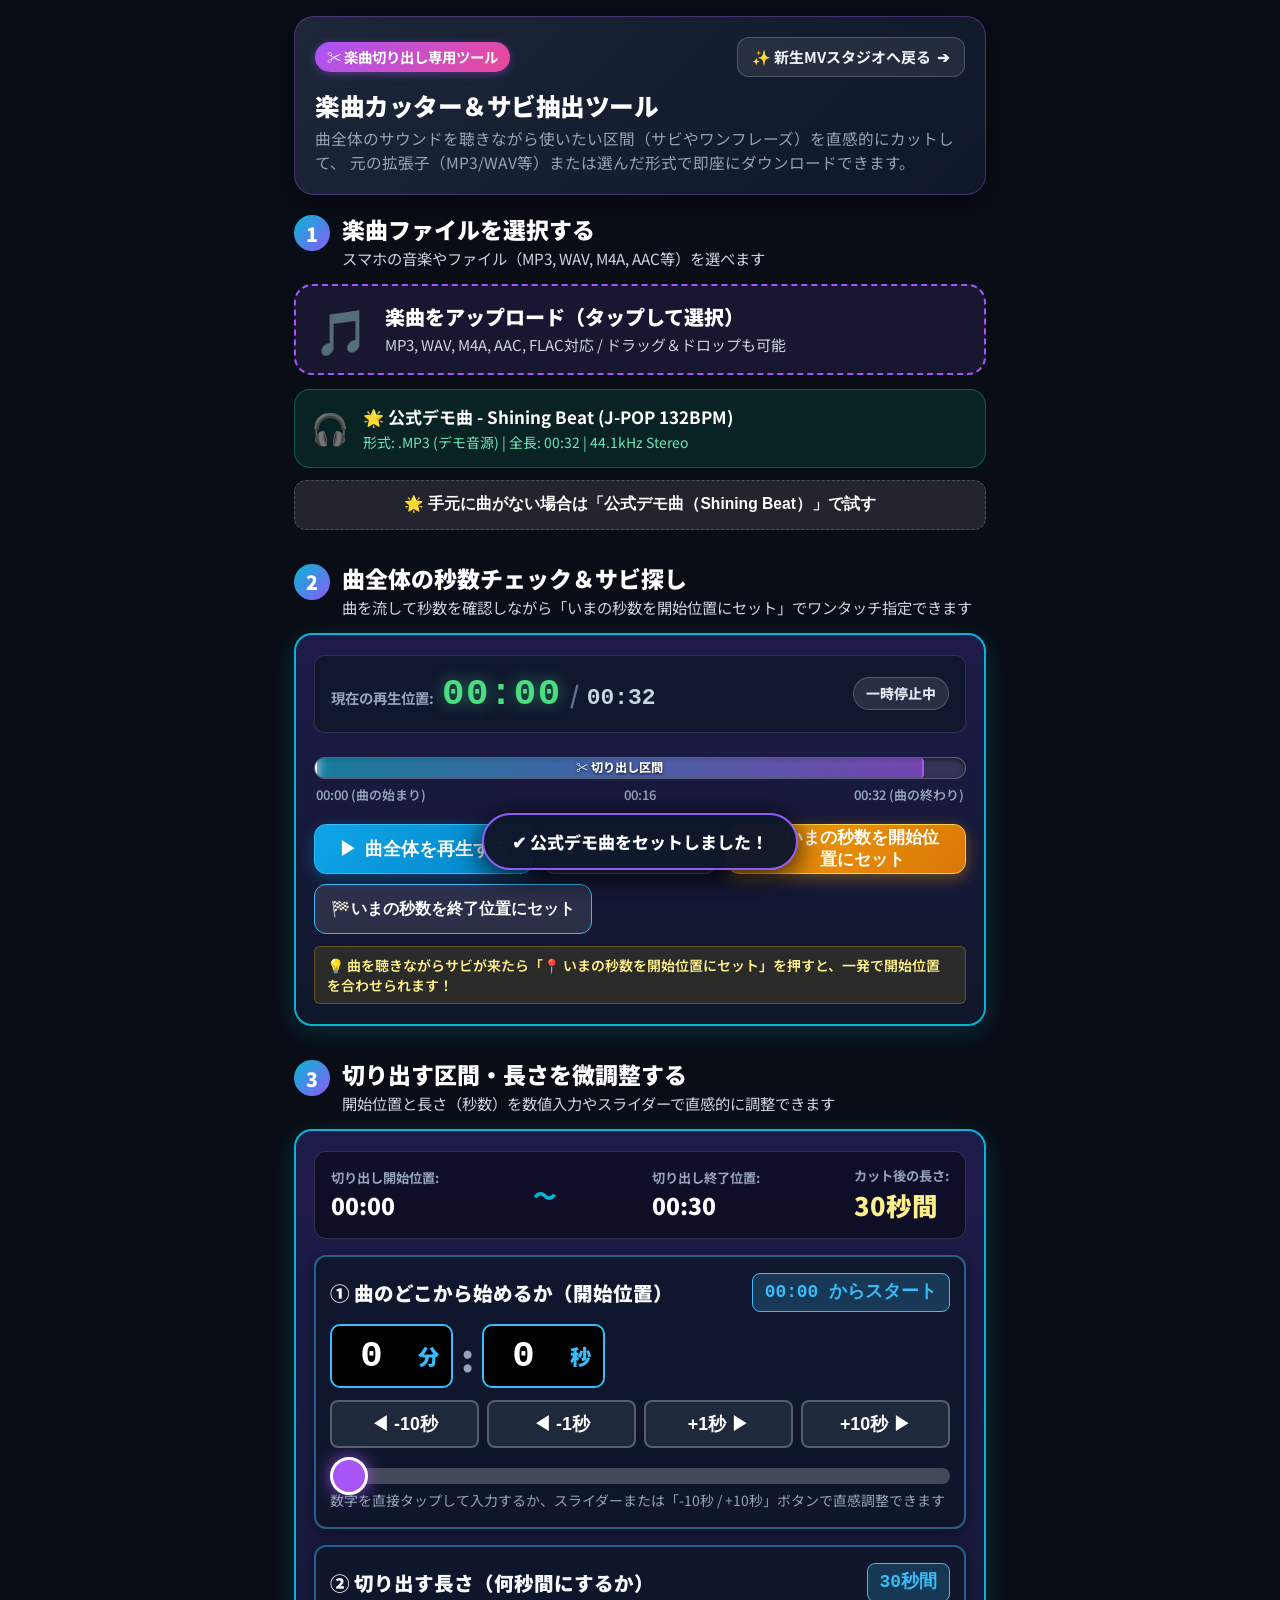
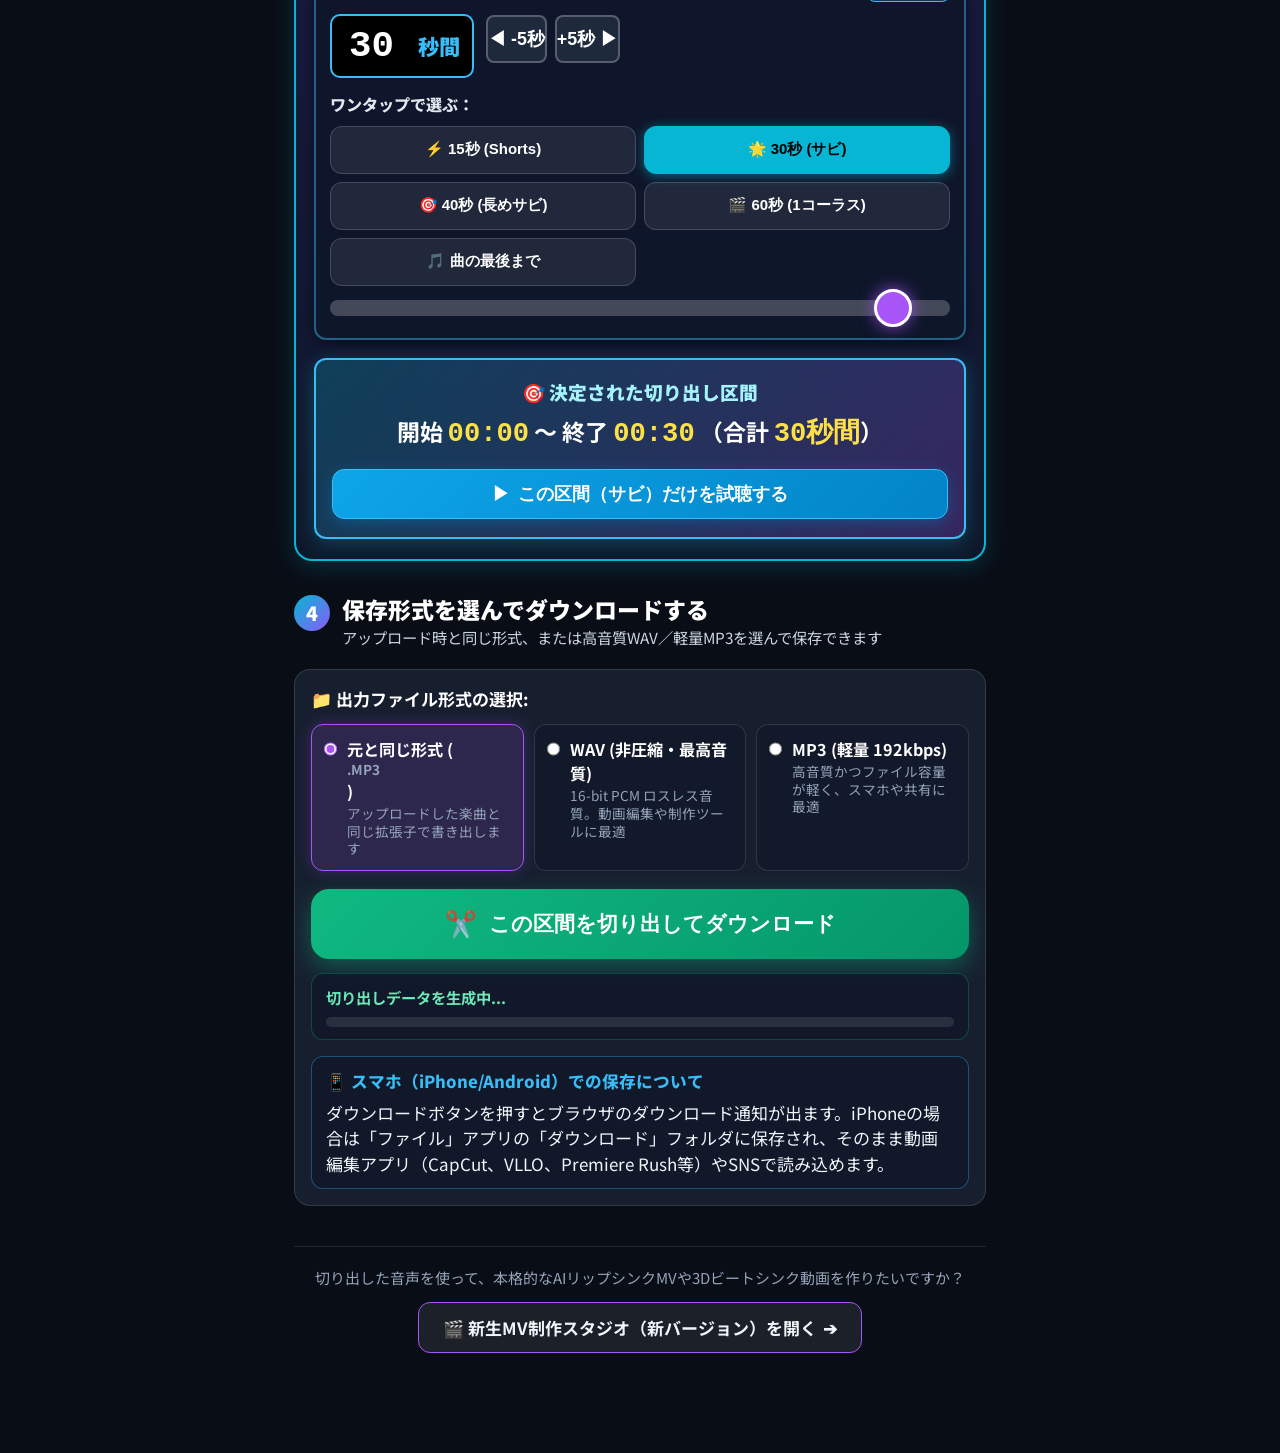
==== commit dcf3951f: "Work from the phone" ====
--- a/audio-cutter.html
+++ b/audio-cutter.html
@@ -513,12 +513,124 @@
 
   </div>
 
+  <!-- Audio Complete & Save Modal (iPhone & Mobile Accessible) -->
+  <div id="audioCompleteModal" class="modal-overlay hidden" role="dialog" aria-modal="true" aria-labelledby="audioCompleteModalTitle">
+    <div class="modal-card">
+      <div class="modal-header" style="background: linear-gradient(135deg, rgba(16, 185, 129, 0.35), rgba(139, 92, 246, 0.3)); border-bottom: 1.5px solid rgba(110, 231, 183, 0.3);">
+        <div class="modal-title-group">
+          <span class="modal-sparkle-icon">✂️</span>
+          <h3 id="audioCompleteModalTitle" class="modal-title">カット音声を切り出しました！</h3>
+        </div>
+        <button id="closeAudioModalBtn" class="modal-close-icon" aria-label="閉じる">✕</button>
+      </div>
+
+      <div class="modal-body">
+        <!-- Audio Cut Info Card -->
+        <div style="background: rgba(15, 23, 42, 0.85); border: 1.5px solid rgba(110, 231, 183, 0.35); border-radius: 14px; padding: 14px 16px;">
+          <div style="display: flex; align-items: center; justify-content: space-between; margin-bottom: 6px; gap: 8px;">
+            <span id="modalAudioFileName" style="font-weight: 800; color: #fff; font-size: 0.95rem; word-break: break-all;">audio_cut.mp3</span>
+            <span id="modalAudioFormatBadge" style="background: rgba(16, 185, 129, 0.25); color: #6ee7b7; border: 1px solid #10b981; border-radius: 6px; padding: 2px 8px; font-size: 0.78rem; font-weight: 700; flex-shrink: 0;">MP3</span>
+          </div>
+          <div id="modalAudioMeta" style="font-size: 0.84rem; color: #94a3b8;">
+            区間: 00:00 〜 00:30 (30秒間)
+          </div>
+        </div>
+
+        <!-- Audio Preview Player -->
+        <div style="background: #0f172a; border-radius: 12px; padding: 12px; border: 1px solid rgba(255, 255, 255, 0.1);">
+          <div style="font-size: 0.82rem; color: #cbd5e1; margin-bottom: 8px; font-weight: 700; display: flex; align-items: center; gap: 6px;">
+            <span>🎧</span>
+            <span>切り出した音声を今すぐ試聴:</span>
+          </div>
+          <audio id="modalAudioPreview" controls playsinline preload="auto" style="width: 100%; height: 44px; border-radius: 8px; outline: none;"></audio>
+        </div>
+
+        <!-- Lyrics Card Preview (Pattern A) -->
+        <div id="modalLyricsCard" style="background: rgba(139, 92, 246, 0.12); border: 1.5px solid rgba(167, 139, 250, 0.35); border-radius: 14px; padding: 12px 14px; margin-top: 10px;">
+          <div style="display: flex; align-items: center; justify-content: space-between; margin-bottom: 8px;">
+            <div style="display: flex; align-items: center; gap: 6px;">
+              <span style="font-size: 1.1rem;">📝</span>
+              <strong style="color: #c4b5fd; font-size: 0.88rem;">切り出し区間の歌詞（テキスト）</strong>
+            </div>
+            <button id="copyLyricsBtn" type="button" style="background: rgba(139, 92, 246, 0.35); border: 1px solid #a78bfa; color: #fff; padding: 4px 10px; border-radius: 6px; font-size: 0.78rem; font-weight: 700; cursor: pointer;">📋 歌詞をコピー</button>
+          </div>
+          <div id="modalLyricsPreview" style="background: #0f172a; border-radius: 8px; padding: 10px; font-size: 0.82rem; color: #e2e8f0; line-height: 1.6; max-height: 110px; overflow-y: auto; white-space: pre-wrap; font-family: monospace;"></div>
+        </div>
+
+        <div class="modal-actions-list">
+          <!-- Save to iPhone / Share Sheet Button -->
+          <button id="audioShareBtn" class="giant-save-photos-btn" type="button" style="background: linear-gradient(135deg, #10b981, #06b6d4); border-color: #34d399; box-shadow: 0 6px 20px rgba(16, 185, 129, 0.35);">
+            <span class="btn-icon" style="font-size: 1.6rem;">📱</span>
+            <div class="btn-text-col">
+              <strong style="font-size: 1.05rem;">音声＆歌詞をスマホに保存 / 共有</strong>
+              <span style="font-size: 0.82rem;">「"ファイル"に保存」でMP3と歌詞テキスト（.txt）を同時に保存</span>
+            </div>
+          </button>
+
+          <!-- Direct Download Grid -->
+          <div style="display: grid; grid-template-columns: 1fr 1fr; gap: 10px; width: 100%;">
+            <!-- Direct Audio Download Button -->
+            <button id="audioDirectDownloadBtn" class="giant-download-file-btn" type="button" style="padding: 12px 10px; justify-content: center;">
+              <span class="btn-icon" style="font-size: 1.3rem;">⬇️</span>
+              <div class="btn-text-col" style="text-align: left;">
+                <strong style="font-size: 0.88rem;">MP3を保存</strong>
+                <span style="font-size: 0.74rem;">音声ファイル</span>
+              </div>
+            </button>
+
+            <!-- Direct Lyrics Download Button -->
+            <button id="lyricsDirectDownloadBtn" class="giant-download-file-btn" type="button" style="padding: 12px 10px; justify-content: center; border-color: rgba(167, 139, 250, 0.4); background: rgba(30, 27, 75, 0.6);">
+              <span class="btn-icon" style="font-size: 1.3rem;">📝</span>
+              <div class="btn-text-col" style="text-align: left;">
+                <strong style="font-size: 0.88rem; color: #c4b5fd;">歌詞を保存</strong>
+                <span style="font-size: 0.74rem;">.txt テキスト</span>
+              </div>
+            </button>
+          </div>
+
+          <!-- Direct link fallback -->
+          <a id="modalAudioDownloadLink" class="modal-link-fallback" href="#" target="_blank" rel="noopener">↗️ 音声を新しいタブで開く・長押し保存</a>
+        </div>
+
+        <!-- Step-by-step guidance for iPhone -->
+        <div class="save-guidance-card">
+          <div class="guidance-head">
+            <span>📱</span>
+            <strong>iPhoneをお使いの方へ</strong>
+          </div>
+          <div class="guidance-step">
+            <span class="step-num" style="background: #10b981;">1</span>
+            <div>
+              <strong>iPhone本体に保存したい時：</strong>
+              <p>上の【音声＆歌詞をスマホに保存 / 共有】をタップし、メニュー一覧から<strong>「"ファイル"に保存」</strong>を選択してください（MP3と歌詞テキストが同時に保存されます）。</p>
+            </div>
+          </div>
+          <div class="guidance-step">
+            <span class="step-num" style="background: #10b981;">2</span>
+            <div>
+              <strong>外部アプリ（CapCut・SNS・GarageBand等）で使う時：</strong>
+              <p>同じメニューから直接動画編集アプリやメッセージに送ることも可能です。また上の「📋 歌詞をコピー」でテロップ用テキストをすぐ貼り付けられます。</p>
+            </div>
+          </div>
+        </div>
+      </div>
+
+      <div class="modal-footer">
+        <button id="closeAudioModalBottomBtn" class="modal-btn-sub" type="button">
+          <span>切り出し操作画面に戻る</span>
+        </button>
+      </div>
+    </div>
+  </div>
+
   <!-- Toast notification -->
   <div id="toast" class="toast"></div>
 
   <!-- LameJS for client-side MP3 encoding -->
   <script src="lame.min.js"></script>
+  <!-- Presets data for demo songs and lyrics -->
+  <script src="presets.js?v=20261013_13"></script>
   <!-- Standalone Audio Cutter Logic -->
-  <script src="audio-cutter.js?v=20261013_1"></script>
+  <script src="audio-cutter.js?v=20261013_13"></script>
 </body>
 </html>
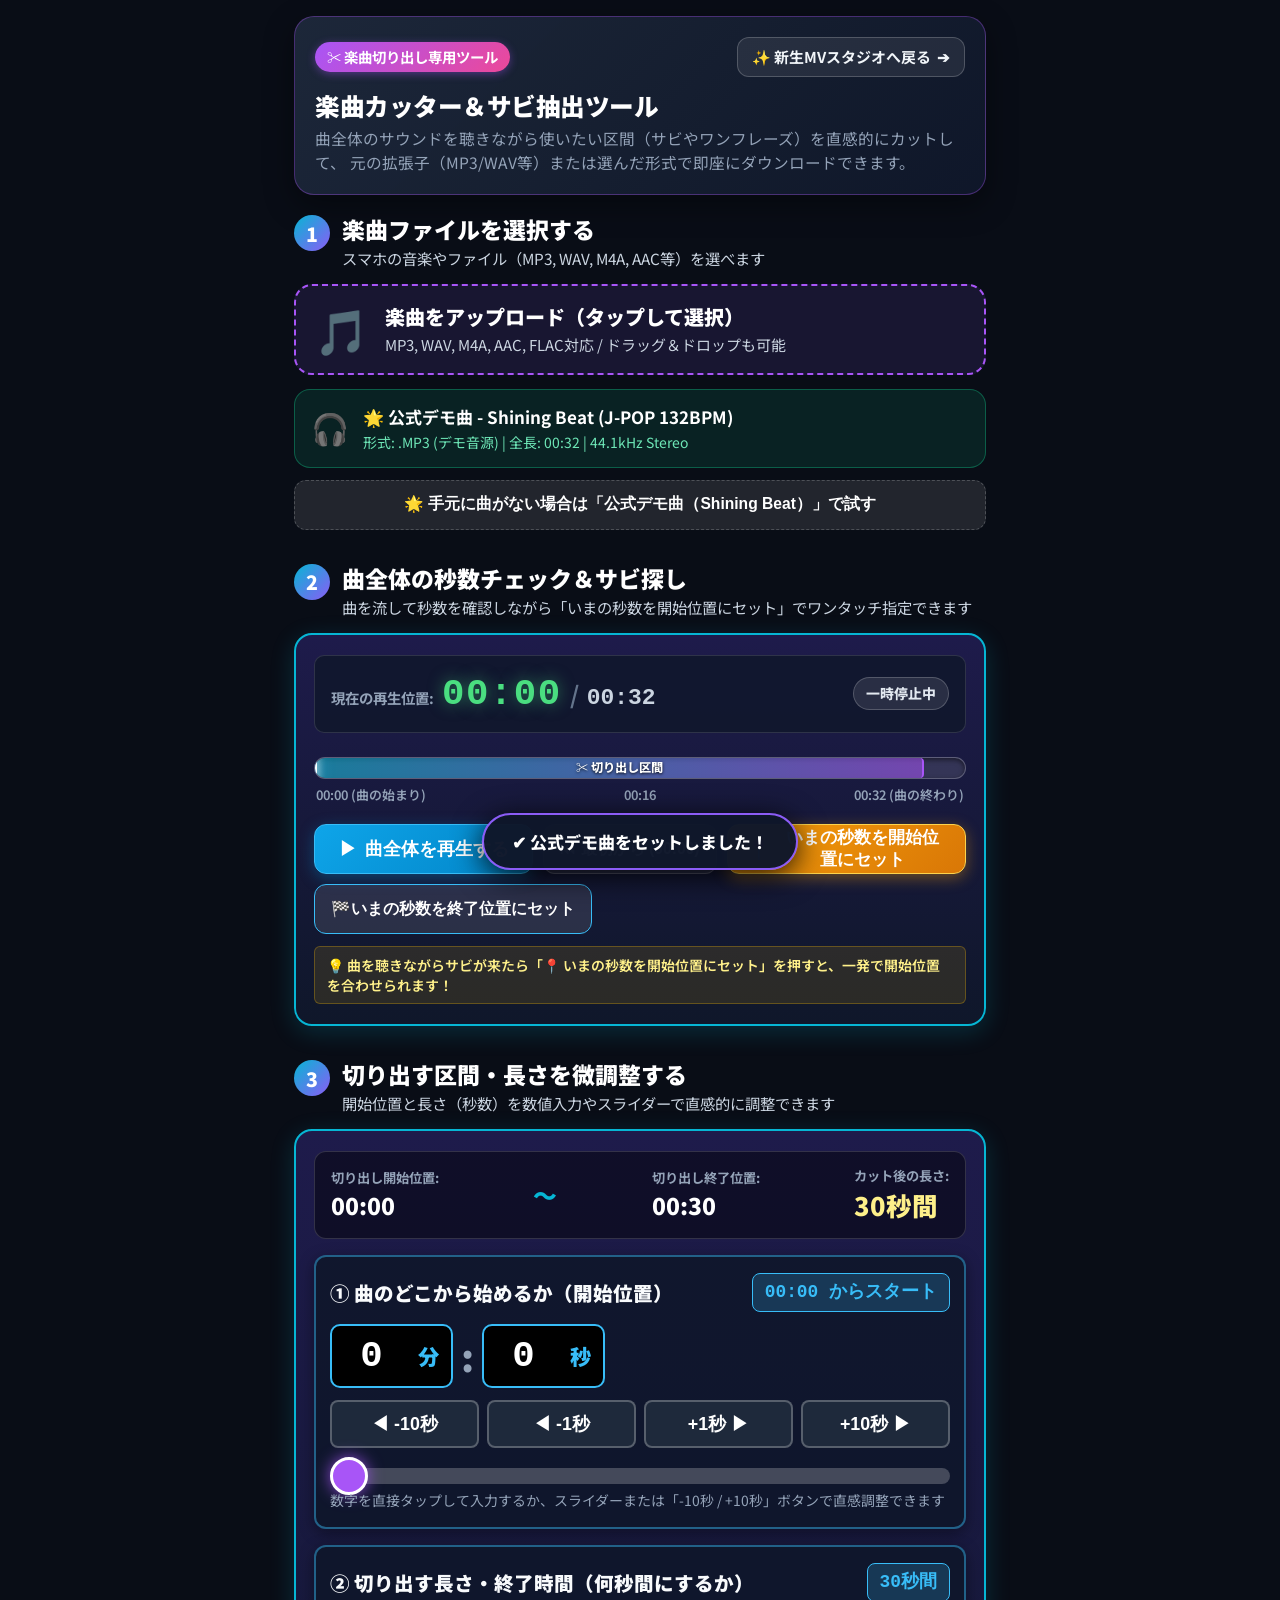
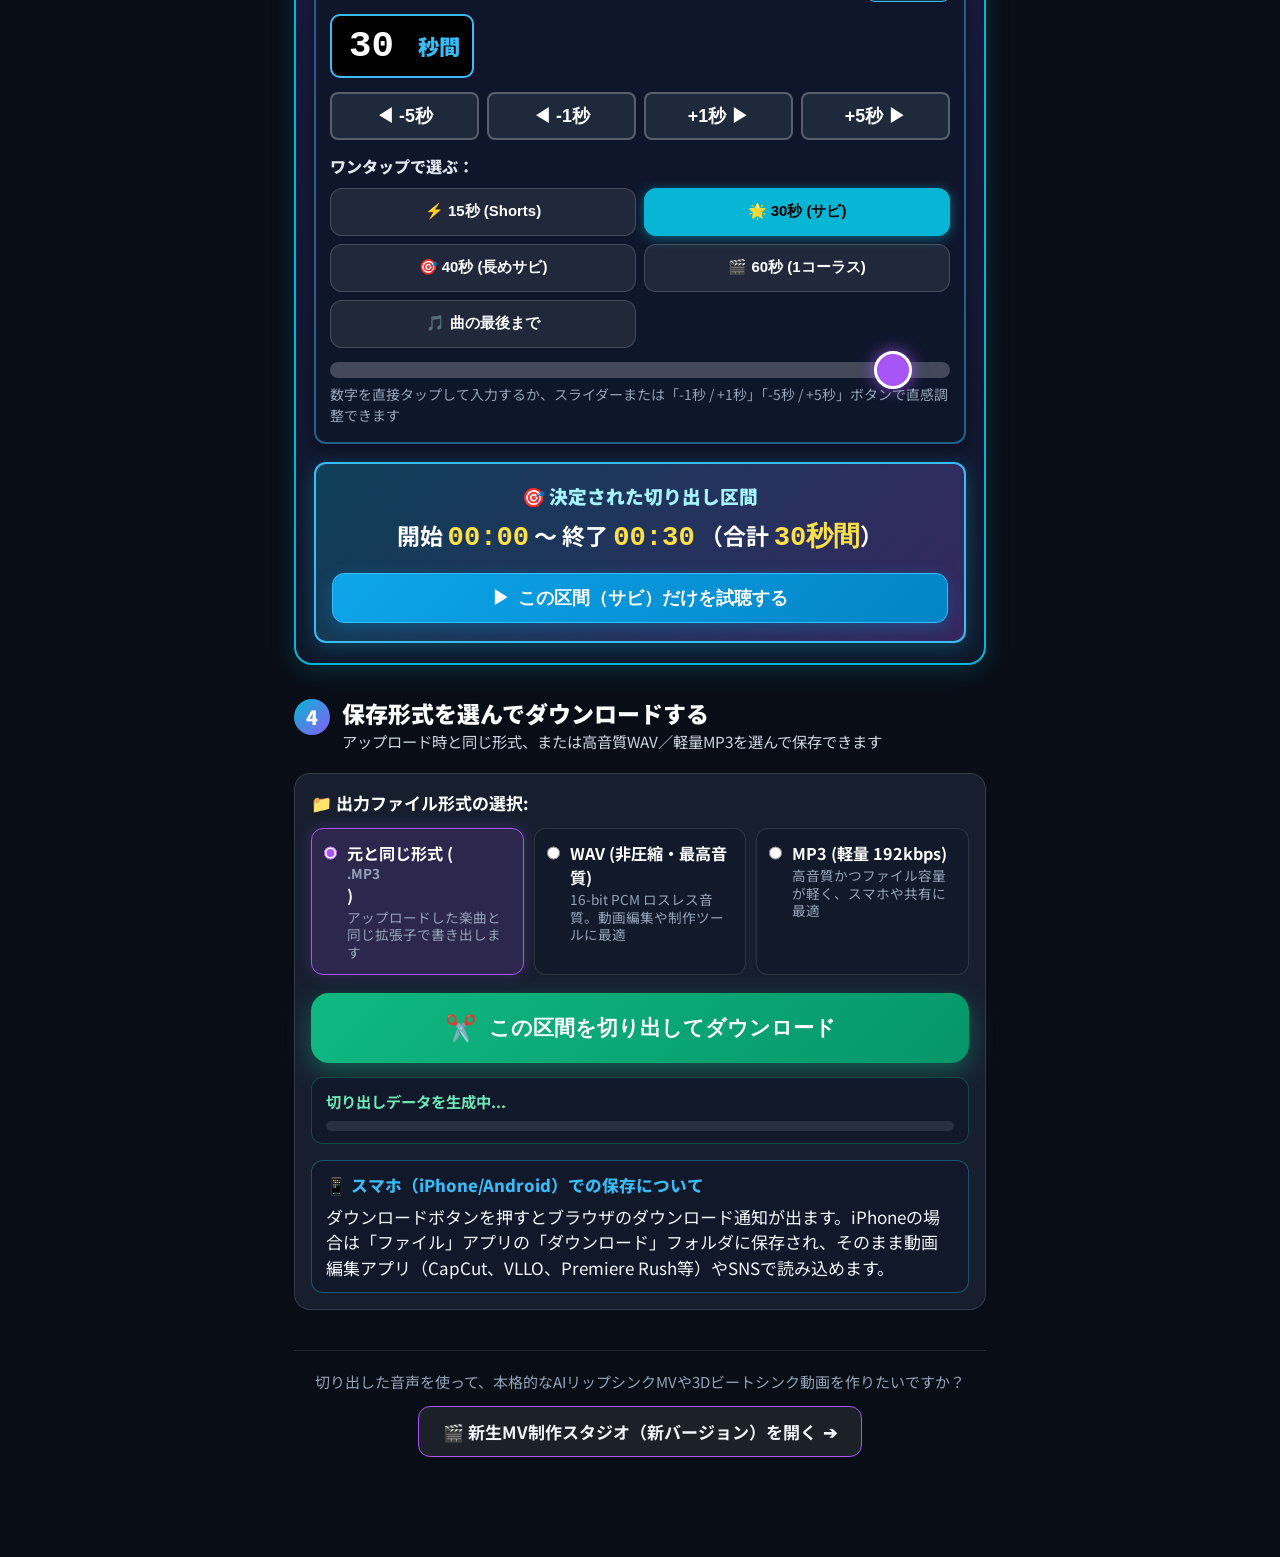
==== commit 9c7aa8ab: "Work from the phone" ====
--- a/audio-cutter.html
+++ b/audio-cutter.html
@@ -8,7 +8,7 @@
   <meta name="apple-mobile-web-app-title" content="音声カッター">
   <meta name="theme-color" content="#090d16">
   <title>楽曲カッター＆トリマー - 曲の長さを決めてカット音声をダウンロード</title>
-  <link rel="stylesheet" href="style.css?v=20261013_11">
+  <link rel="stylesheet" href="style.css?v=20261013_14">
   <link rel="preconnect" href="https://fonts.googleapis.com">
   <link rel="preconnect" href="https://fonts.gstatic.com" crossorigin>
   <link href="https://fonts.googleapis.com/css2?family=Noto+Sans+JP:wght@500;700;900&display=swap" rel="stylesheet">
@@ -392,10 +392,10 @@
           <div class="slider-subtext">数字を直接タップして入力するか、スライダーまたは「-10秒 / +10秒」ボタンで直感調整できます</div>
         </div>
 
-        <!-- ② 長さ（何秒間にするか）直接入力 ＆ ワンタップボタン -->
+        <!-- ② 長さ・終了時間 直接入力 ＆ 微調整 -->
         <div class="trim-direct-input-card" style="margin-top: 16px;">
           <div class="input-card-header">
-            <span class="input-card-title">② 切り出す長さ（何秒間にするか）</span>
+            <span class="input-card-title">② 切り出す長さ・終了時間（何秒間にするか）</span>
             <span class="input-card-badge" id="durationBadge">30秒間</span>
           </div>
 
@@ -404,10 +404,14 @@
               <input type="number" id="trimDurationInput" class="time-num-input" min="1" max="600" value="30" inputmode="numeric" aria-label="切り出す長さ（秒間）">
               <span class="time-unit">秒間</span>
             </div>
-            <div class="stepper-buttons-row inline-stepper">
-              <button type="button" class="stepper-btn" id="durMinus5Btn">◀ -5秒</button>
-              <button type="button" class="stepper-btn" id="durPlus5Btn">+5秒 ▶</button>
-            </div>
+          </div>
+
+          <!-- 終了時間・長さの微調整ボタン -->
+          <div class="stepper-buttons-row">
+            <button type="button" class="stepper-btn" id="durMinus5Btn">◀ -5秒</button>
+            <button type="button" class="stepper-btn" id="durMinus1Btn">◀ -1秒</button>
+            <button type="button" class="stepper-btn" id="durPlus1Btn">+1秒 ▶</button>
+            <button type="button" class="stepper-btn" id="durPlus5Btn">+5秒 ▶</button>
           </div>
 
           <!-- ワンタッププリセットボタン -->
@@ -421,6 +425,7 @@
           </div>
 
           <input type="range" id="trimDurationSlider" class="super-fat-slider" min="1" max="600" value="30" step="1" aria-label="切り出す長さスライダー" style="margin-top: 14px;">
+          <div class="slider-subtext">数字を直接タップして入力するか、スライダーまたは「-1秒 / +1秒」「-5秒 / +5秒」ボタンで直感調整できます</div>
         </div>
 
         <!-- 決定された区間の確認 ＆ 試聴ボタン -->
@@ -631,6 +636,6 @@
   <!-- Presets data for demo songs and lyrics -->
   <script src="presets.js?v=20261013_13"></script>
   <!-- Standalone Audio Cutter Logic -->
-  <script src="audio-cutter.js?v=20261013_13"></script>
+  <script src="audio-cutter.js?v=20261013_14"></script>
 </body>
 </html>
--- a/style.css
+++ b/style.css
@@ -1775,10 +1775,12 @@
   background: #1e293b;
   border: 2px solid rgba(255, 255, 255, 0.25);
   color: #ffffff;
-  font-size: 1.05rem;
+  font-size: clamp(0.85rem, 3vw, 1.05rem);
   font-weight: 900;
   border-radius: 8px;
   cursor: pointer;
+  padding: 0 4px;
+  white-space: nowrap;
   transition: all 0.15s ease;
   display: flex;
   align-items: center;
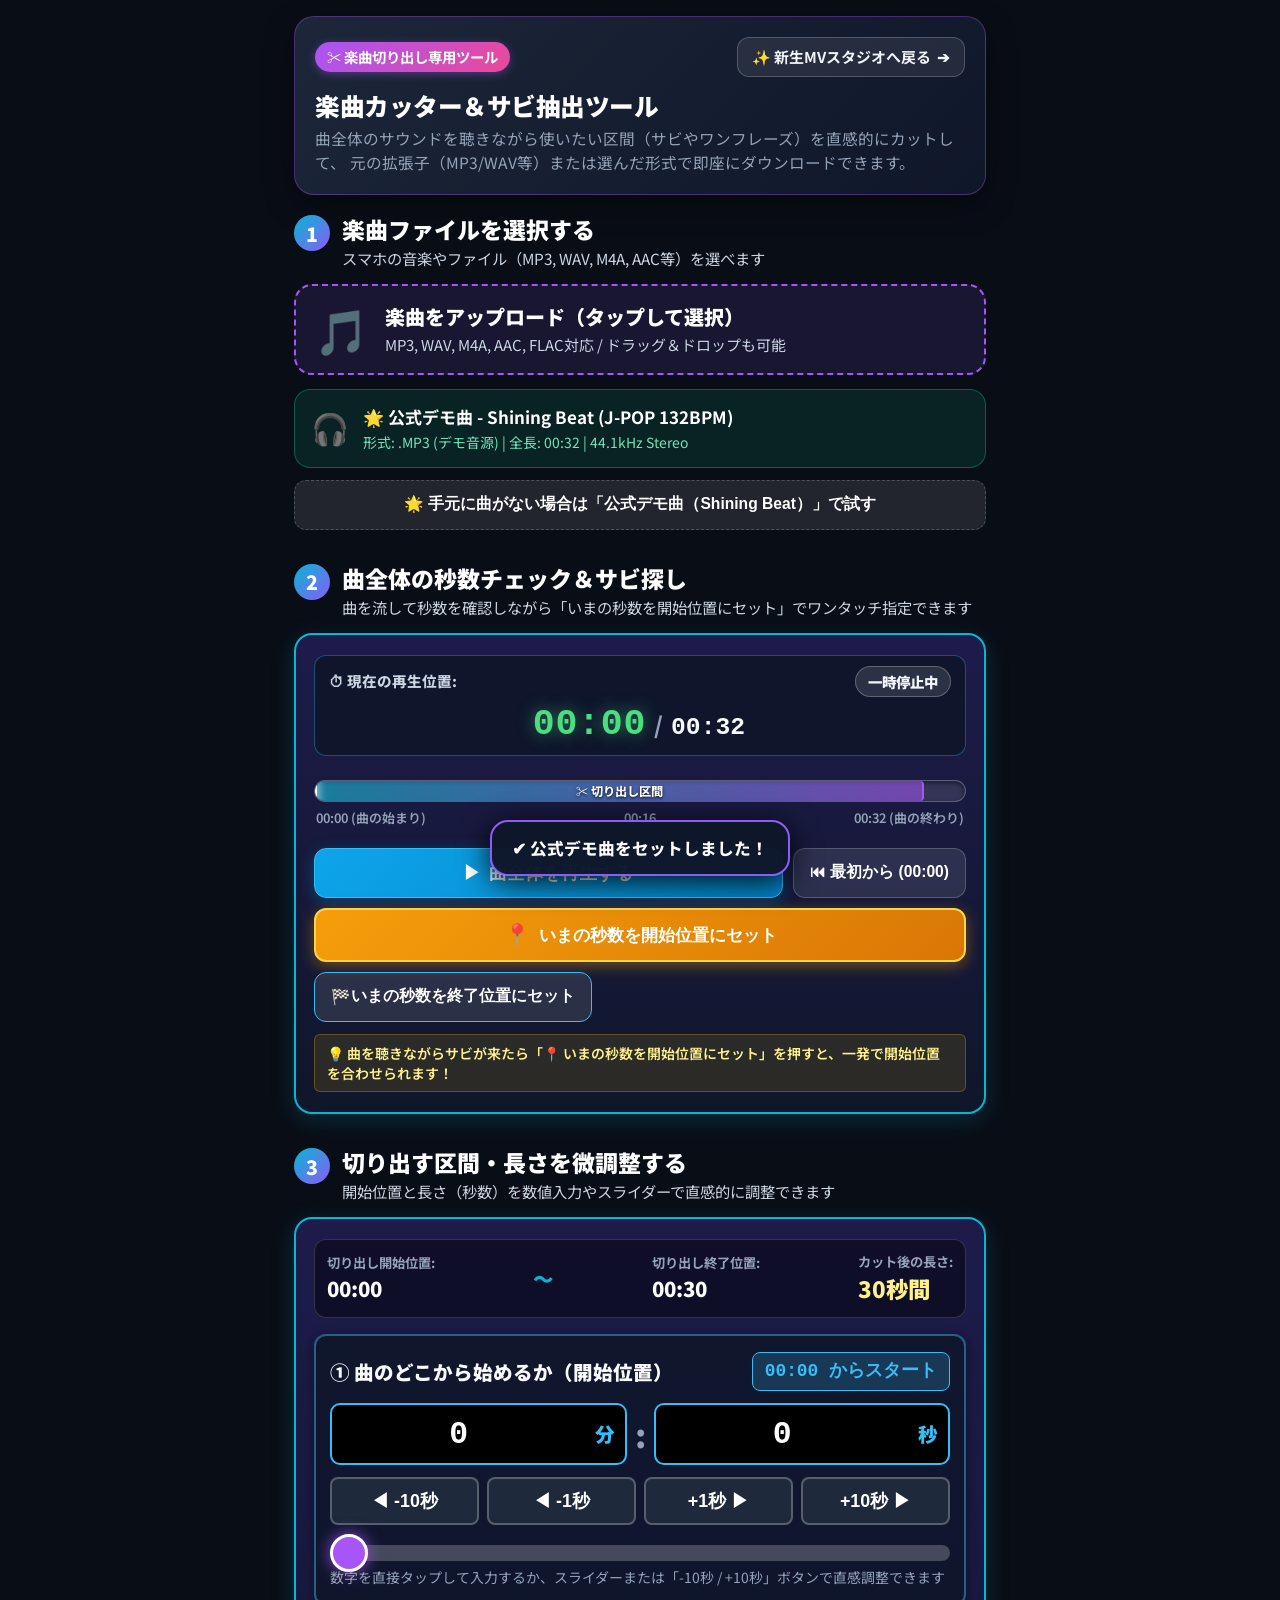
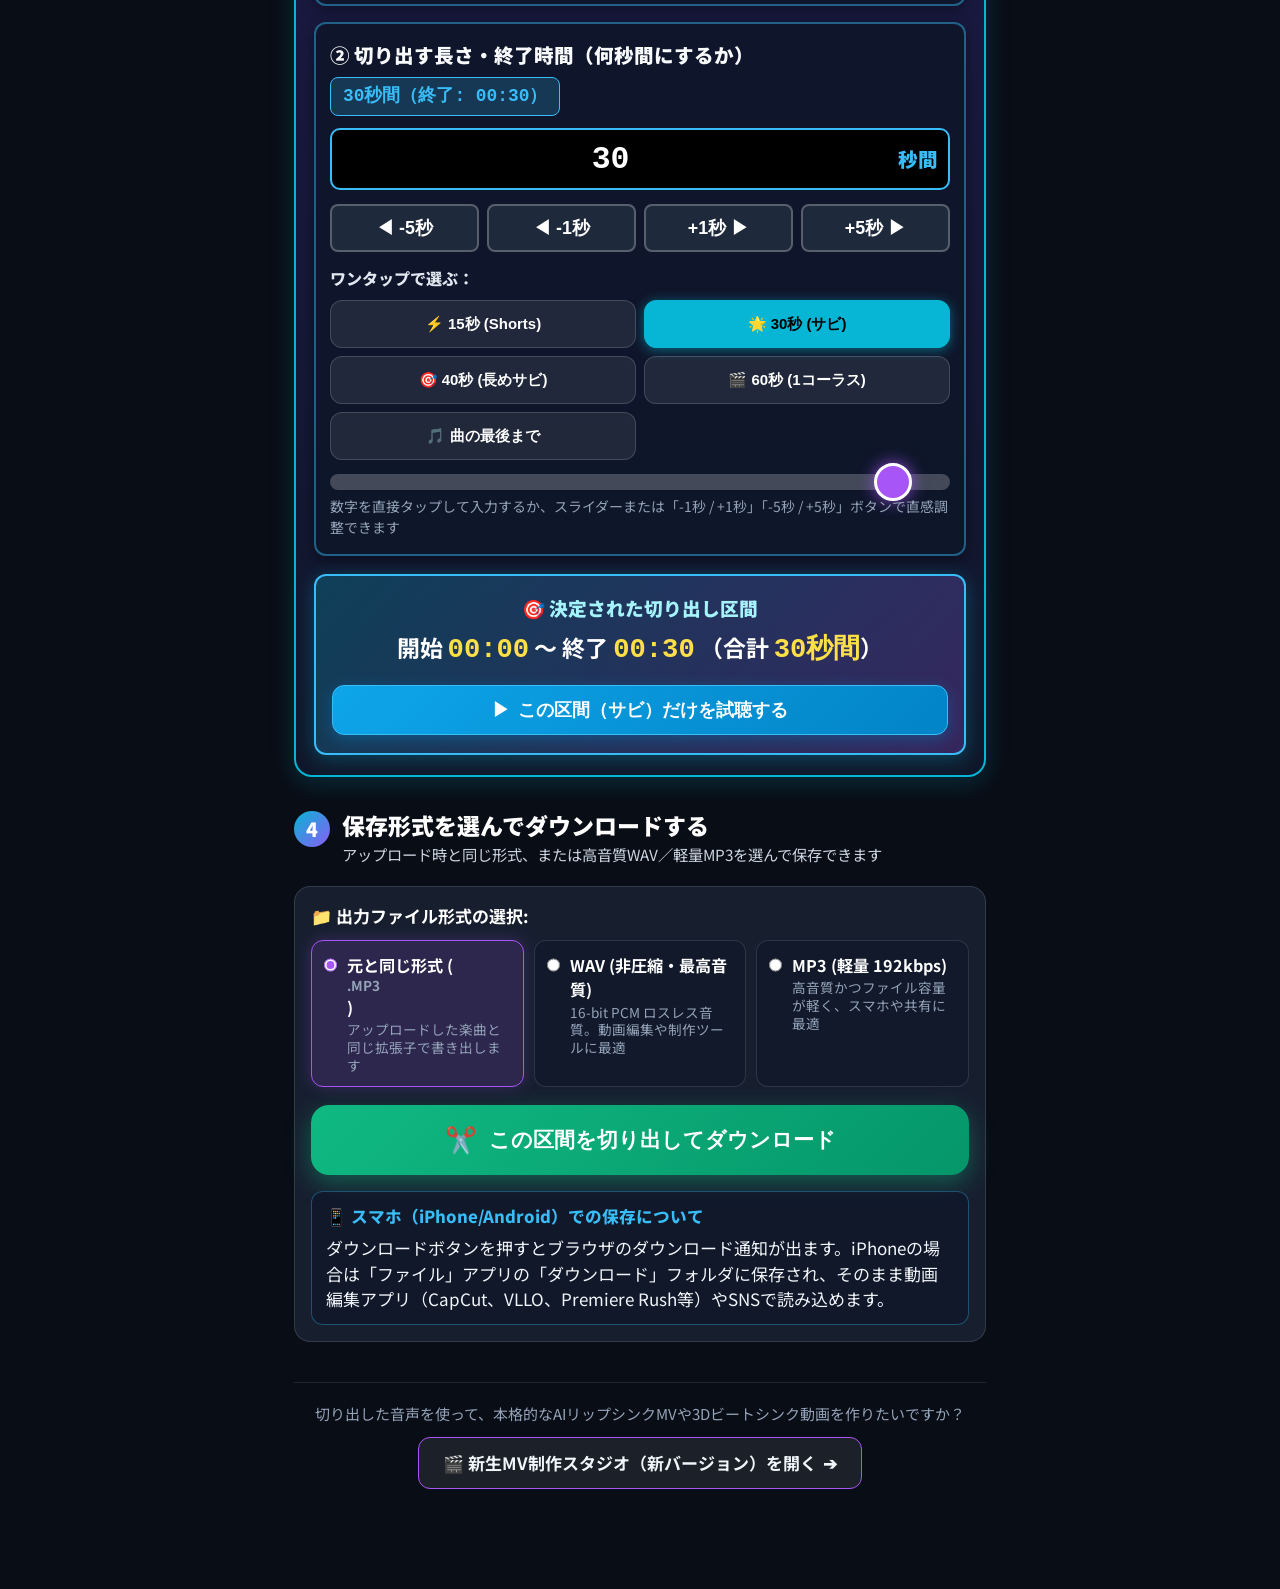
==== commit 35a05cc9: "Work from the phone" ====
--- a/audio-cutter.html
+++ b/audio-cutter.html
@@ -8,7 +8,7 @@
   <meta name="apple-mobile-web-app-title" content="音声カッター">
   <meta name="theme-color" content="#090d16">
   <title>楽曲カッター＆トリマー - 曲の長さを決めてカット音声をダウンロード</title>
-  <link rel="stylesheet" href="style.css?v=20261013_14">
+  <link rel="stylesheet" href="style.css?v=20261019_3">
   <link rel="preconnect" href="https://fonts.googleapis.com">
   <link rel="preconnect" href="https://fonts.gstatic.com" crossorigin>
   <link href="https://fonts.googleapis.com/css2?family=Noto+Sans+JP:wght@500;700;900&display=swap" rel="stylesheet">
@@ -279,15 +279,17 @@
       </div>
 
       <div class="trimmer-card">
-        <!-- リアルタイム秒数ディスプレイ -->
+        <!-- リアルタイム秒数ディスプレイ（1段目: ラベル＋再生状態バッジ / 2段目: 秒数と曲全体の時間・重なりゼロ＆縦揺れゼロ固定） -->
         <div class="current-time-large-display">
+          <div class="time-display-top-row">
+            <span class="time-label">⏱ 現在の再生位置:</span>
+            <div id="fullPlayerStatusBadge" class="player-status-badge">一時停止中</div>
+          </div>
           <div class="time-readout-wrap">
-            <span class="time-label">現在の再生位置:</span>
             <span id="fullPlayerCurrentTime" class="time-counter-big">00:00</span>
             <span class="time-slash">/</span>
             <span id="fullPlayerTotalTime" class="time-counter-total">00:30</span>
           </div>
-          <div id="fullPlayerStatusBadge" class="player-status-badge">一時停止中</div>
         </div>
 
         <!-- タイムライン・波形トラック -->
--- a/style.css
+++ b/style.css
@@ -40,14 +40,26 @@
   font-size: 17px;
   line-height: 1.5;
   -webkit-text-size-adjust: 100%;
+  width: 100%;
+  max-width: 100vw;
+  overflow-x: hidden;
+  position: relative;
 }
 
 .app-root {
   min-height: 100vh;
+  min-height: 100dvh;
+  width: 100%;
   max-width: 580px;
   margin: 0 auto;
   position: relative;
   background-color: var(--bg-primary);
+  overflow-x: hidden;
+}
+
+.hidden,
+[hidden] {
+  display: none !important;
 }
 
 /* ==========================================================================
@@ -61,7 +73,12 @@
   backdrop-filter: blur(20px);
   -webkit-backdrop-filter: blur(20px);
   border-bottom: 2px solid var(--border-subtle);
-  padding: 10px 14px;
+  padding-top: max(10px, calc(6px + env(safe-area-inset-top, 0px)));
+  padding-bottom: 10px;
+  padding-left: max(12px, env(safe-area-inset-left, 12px));
+  padding-right: max(12px, env(safe-area-inset-right, 12px));
+  width: 100%;
+  box-sizing: border-box;
 }
 
 .mode-switch-container {
@@ -135,29 +152,34 @@
 
 /* Accessibility Bar: 大画面・特大文字切り替え ＆ 最新版リロードボタン */
 .header-accessibility-bar {
-  margin-top: 8px;
+  margin-top: 4px;
   display: grid;
   grid-template-columns: 1fr 1fr;
   gap: 8px;
+  width: 100%;
 }
 
 .app-reload-btn {
   width: 100%;
-  min-height: 50px;
+  min-width: 0;
+  min-height: 48px;
   display: flex;
   align-items: center;
   justify-content: center;
-  gap: 8px;
+  gap: 6px;
   background: linear-gradient(135deg, #10b981, #059669);
   border: 2px solid #6ee7b7;
   border-radius: var(--radius-sm);
   color: #ffffff;
-  font-size: 0.98rem;
+  font-size: 0.95rem;
   font-weight: 800;
   cursor: pointer;
   transition: all 0.2s ease;
-  padding: 8px 10px;
+  padding: 8px 8px;
   box-shadow: 0 4px 12px rgba(16, 185, 129, 0.35);
+  white-space: nowrap;
+  overflow: hidden;
+  text-overflow: ellipsis;
 }
 
 .app-reload-btn:active {
@@ -166,25 +188,28 @@
 }
 
 .reload-icon {
-  font-size: 1.25rem;
+  font-size: 1.15rem;
+  flex-shrink: 0;
 }
 
 .zoom-toggle-btn {
+  grid-column: 1 / -1;
   width: 100%;
-  min-height: 50px;
+  min-width: 0;
+  min-height: 48px;
   display: flex;
   align-items: center;
   justify-content: center;
-  gap: 10px;
+  gap: 8px;
   background: #1e293b;
   border: 2px solid #38bdf8;
   border-radius: var(--radius-sm);
   color: #ffffff;
-  font-size: 1.05rem;
+  font-size: 1.02rem;
   font-weight: 800;
   cursor: pointer;
   transition: all 0.2s ease;
-  padding: 8px 14px;
+  padding: 8px 12px;
 }
 
 .zoom-toggle-btn:active {
@@ -221,7 +246,14 @@
    ========================================================================== */
 .main-view {
   display: none;
-  padding: 16px 16px 80px;
+  padding-top: 16px;
+  padding-left: max(14px, env(safe-area-inset-left, 14px));
+  padding-right: max(14px, env(safe-area-inset-right, 14px));
+  padding-bottom: calc(90px + env(safe-area-inset-bottom, 20px));
+  width: 100%;
+  max-width: 100%;
+  box-sizing: border-box;
+  overflow-x: hidden;
   -webkit-overflow-scrolling: touch;
 }
 
@@ -846,68 +878,94 @@
   color: var(--text-muted);
 }
 
-/* Big Seconds Display */
+/* Big Seconds Display (2-row layout: zero overlap & zero vertical jitter) */
 .current-time-large-display {
   display: flex;
+  flex-direction: column;
+  align-items: stretch;
+  justify-content: center;
+  gap: 6px;
+  background: rgba(15, 23, 42, 0.9);
+  border: 1.5px solid rgba(56, 189, 248, 0.35);
+  border-radius: 12px;
+  padding: 10px 14px;
+  margin-bottom: 14px;
+}
+
+.time-display-top-row {
+  display: flex;
   align-items: center;
   justify-content: space-between;
-  flex-wrap: wrap;
-  gap: 10px;
-  background: rgba(15, 23, 42, 0.8);
-  border: 1.5px solid rgba(255, 255, 255, 0.12);
-  border-radius: 10px;
-  padding: 10px 16px;
-  margin-bottom: 14px;
+  gap: 8px;
+  width: 100%;
+  min-height: 28px;
 }
 
 .time-readout-wrap {
   display: flex;
   align-items: baseline;
+  justify-content: center;
   gap: 8px;
+  width: 100%;
   font-variant-numeric: tabular-nums;
+  white-space: nowrap;
+  padding-top: 2px;
 }
 
 .time-label {
-  font-size: 0.85rem;
-  font-weight: 700;
-  color: #94a3b8;
+  font-size: 0.86rem;
+  font-weight: 800;
+  color: #cbd5e1;
+  white-space: nowrap;
 }
 
 .time-counter-big {
-  font-size: 2.2rem;
+  display: inline-block;
+  min-width: 5.2ch;
+  text-align: right;
+  font-size: 2.15rem;
+  line-height: 1.1;
   font-weight: 900;
   color: #4ade80;
   text-shadow: 0 0 16px rgba(74, 222, 128, 0.5);
-  letter-spacing: 0.04em;
+  letter-spacing: 0.02em;
+  font-variant-numeric: tabular-nums;
   font-family: ui-monospace, SFMono-Regular, Menlo, Monaco, Consolas, monospace;
 }
 
 .time-slash {
-  font-size: 1.4rem;
-  color: #64748b;
-  font-weight: 700;
+  font-size: 1.35rem;
+  color: #94a3b8;
+  font-weight: 800;
 }
 
 .time-counter-total {
-  font-size: 1.35rem;
-  font-weight: 700;
-  color: #cbd5e1;
+  display: inline-block;
+  min-width: 5.2ch;
+  text-align: left;
+  font-size: 1.45rem;
+  line-height: 1.1;
+  font-weight: 800;
+  color: #f8fafc;
+  font-variant-numeric: tabular-nums;
   font-family: ui-monospace, SFMono-Regular, Menlo, Monaco, Consolas, monospace;
 }
 
 .player-status-badge {
-  font-size: 0.82rem;
-  font-weight: 800;
-  padding: 5px 12px;
+  font-size: 0.85rem;
+  font-weight: 900;
+  padding: 4px 12px;
   border-radius: 9999px;
-  background: rgba(255, 255, 255, 0.1);
-  color: #e2e8f0;
-  border: 1px solid rgba(255, 255, 255, 0.2);
-  transition: all 0.2s ease;
+  background: rgba(255, 255, 255, 0.12);
+  color: #f1f5f9;
+  border: 1.5px solid rgba(255, 255, 255, 0.25);
+  white-space: nowrap;
+  flex-shrink: 0;
+  transition: background 0.2s ease, color 0.2s ease, border-color 0.2s ease;
 }
 
 .player-status-badge.playing {
-  background: rgba(34, 197, 94, 0.25);
+  background: rgba(34, 197, 94, 0.28);
   color: #86efac;
   border-color: #22c55e;
   box-shadow: 0 0 10px rgba(34, 197, 94, 0.4);
@@ -1044,15 +1102,22 @@
   background: rgba(255, 255, 255, 0.2);
 }
 
-/* ★ The Sync to Start Button */
+/* ★ The Sync to Start & End Buttons */
+.set-endpoints-grid {
+  display: flex;
+  flex-direction: column;
+  gap: 10px;
+  width: 100%;
+}
+
 .btn-start-sync-action {
-  flex: 1 1 200px;
-  min-height: 50px;
-  padding: 0 18px;
+  width: 100%;
+  min-height: 52px;
+  padding: 12px 18px;
   background: linear-gradient(135deg, #f59e0b, #d97706);
-  border: 1.5px solid #fcd34d;
-  color: #ffffff;
-  font-size: 0.98rem;
+  border: 2px solid #fcd34d;
+  color: #ffffff;
+  font-size: 1.02rem;
   font-weight: 900;
   border-radius: var(--radius-sm);
   cursor: pointer;
@@ -1069,7 +1134,34 @@
 }
 
 .btn-start-sync-action .btn-icon {
-  font-size: 1.2rem;
+  font-size: 1.25rem;
+}
+
+.btn-end-sync-action {
+  width: 100%;
+  min-height: 52px;
+  padding: 12px 18px;
+  background: linear-gradient(135deg, #ec4899, #be185d);
+  border: 2px solid #f472b6;
+  color: #ffffff;
+  font-size: 1.02rem;
+  font-weight: 900;
+  border-radius: var(--radius-sm);
+  cursor: pointer;
+  display: inline-flex;
+  align-items: center;
+  justify-content: center;
+  gap: 8px;
+  box-shadow: 0 4px 15px rgba(236, 72, 153, 0.4);
+  transition: all 0.15s ease;
+}
+
+.btn-end-sync-action:active {
+  transform: scale(0.96);
+}
+
+.btn-end-sync-action .btn-icon {
+  font-size: 1.25rem;
 }
 
 .preview-helper-text {
@@ -1092,7 +1184,7 @@
   background: rgba(0, 0, 0, 0.45);
   border: 1.5px solid rgba(255, 255, 255, 0.15);
   border-radius: var(--radius-sm);
-  padding: 14px 16px;
+  padding: 12px 12px;
   gap: 8px;
   margin-bottom: 16px;
 }
@@ -1100,29 +1192,34 @@
 .trim-stat {
   display: flex;
   flex-direction: column;
+  min-width: 0;
 }
 
 .stat-label {
   font-size: 0.78rem;
   font-weight: 700;
   color: var(--text-muted);
+  white-space: nowrap;
 }
 
 .stat-val {
-  font-size: 1.35rem;
-  font-weight: 900;
-  color: #ffffff;
+  font-size: 1.2rem;
+  font-weight: 900;
+  color: #ffffff;
+  font-variant-numeric: tabular-nums;
+  white-space: nowrap;
 }
 
 .stat-val.highlight {
   color: #fef08a;
-  font-size: 1.5rem;
+  font-size: 1.32rem;
 }
 
 .trim-arrow {
-  font-size: 1.4rem;
+  font-size: 1.2rem;
   color: var(--accent-cyan);
   font-weight: 900;
+  flex-shrink: 0;
 }
 
 .trim-presets-title {
@@ -1455,23 +1552,30 @@
 /* Toast */
 .toast {
   position: fixed;
-  bottom: calc(30px + env(safe-area-inset-bottom, 20px));
+  bottom: calc(24px + env(safe-area-inset-bottom, 20px));
   left: 50%;
   transform: translateX(-50%);
   background: rgba(15, 23, 42, 0.98);
   border: 2px solid var(--accent-primary);
   box-shadow: 0 6px 30px rgba(0, 0, 0, 0.9);
   color: #ffffff;
-  padding: 14px 28px;
-  border-radius: var(--radius-full);
-  font-size: 1rem;
+  padding: 14px 20px;
+  border-radius: 18px;
+  font-size: 0.98rem;
   font-weight: 800;
   z-index: 1000;
   transition: opacity 0.25s, transform 0.25s;
-  white-space: nowrap;
+  width: max-content;
+  max-width: calc(100vw - 28px);
+  white-space: normal;
+  word-break: break-word;
+  text-align: center;
+  line-height: 1.45;
+  box-sizing: border-box;
 }
 
 .toast.hidden {
+  display: none !important;
   opacity: 0;
   pointer-events: none;
   transform: translate(-50%, 20px);
@@ -1710,19 +1814,24 @@
 }
 
 .min-sec-input-row {
-  display: flex;
+  display: grid;
+  grid-template-columns: 1fr auto 1fr;
   align-items: center;
   gap: 8px;
+  width: 100%;
   margin-bottom: 12px;
 }
 
 .time-input-group {
-  display: inline-flex;
-  align-items: center;
+  display: flex;
+  align-items: center;
+  justify-content: center;
+  width: 100%;
+  min-width: 0;
   background: #000000;
   border: 2.5px solid #38bdf8;
   border-radius: 10px;
-  padding: 4px 12px;
+  padding: 4px 10px;
   transition: all 0.2s ease;
 }
 
@@ -1732,27 +1841,42 @@
 }
 
 .time-num-input {
-  width: 70px;
-  height: 52px;
+  min-width: 0;
+  width: 100%;
+  flex: 1;
+  height: 50px;
   background: transparent;
   border: none;
   color: #ffffff;
-  font-size: 2.2rem;
+  font-size: 1.85rem;
   font-weight: 900;
   text-align: center;
   font-family: ui-monospace, SFMono-Regular, monospace;
   outline: none;
 }
 
+.time-input-group.dur-group {
+  max-width: 220px;
+}
+
+.time-input-group.end-group {
+  border-color: #f472b6;
+}
+
+.time-input-group.end-group .time-unit {
+  color: #f472b6;
+}
+
 .time-unit {
-  font-size: 1.25rem;
+  font-size: 1.15rem;
   font-weight: 900;
   color: #38bdf8;
   margin-left: 4px;
+  flex-shrink: 0;
 }
 
 .time-colon {
-  font-size: 2.2rem;
+  font-size: 1.9rem;
   font-weight: 900;
   color: #94a3b8;
 }
@@ -2354,6 +2478,276 @@
   transform: scale(0.94);
 }
 
-
-
-
+/* ==========================================================================
+   v12.9: 単一選択（1つだけ選択状態になる）ボタン群の明確なアクティブ・非アクティブ制御
+   ========================================================================== */
+.models-grid-group {
+  display: grid;
+  grid-template-columns: 1fr;
+  gap: 12px;
+  margin-bottom: 20px;
+}
+
+.captured-frame-preview-row {
+  margin-top: 12px;
+  display: flex;
+  align-items: center;
+  gap: 12px;
+  background: rgba(0, 0, 0, 0.35);
+  padding: 10px 12px;
+  border-radius: 10px;
+  border: 1.5px solid rgba(56, 189, 248, 0.4);
+}
+
+.mat-tab-btn {
+  background: rgba(15, 23, 42, 0.88) !important;
+  border: 2px solid rgba(255, 255, 255, 0.18) !important;
+  border-radius: 14px;
+  padding: 14px 10px;
+  color: #94a3b8 !important;
+  cursor: pointer;
+  text-align: left;
+  display: flex;
+  align-items: center;
+  gap: 10px;
+  transition: all 0.2s cubic-bezier(0.4, 0, 0.2, 1);
+  box-shadow: 0 4px 15px rgba(0, 0, 0, 0.35);
+  -webkit-tap-highlight-color: transparent;
+}
+
+.mat-tab-btn strong {
+  color: #cbd5e1 !important;
+}
+
+.mat-tab-btn small {
+  color: #94a3b8 !important;
+}
+
+.mat-tab-btn:active {
+  transform: scale(0.97);
+}
+
+.mat-tab-btn.active {
+  background: rgba(168, 85, 247, 0.32) !important;
+  border: 2.5px solid #c084fc !important;
+  color: #ffffff !important;
+  box-shadow: 0 0 20px rgba(192, 132, 252, 0.45);
+}
+
+.mat-tab-btn.active strong {
+  color: #f0abfc !important;
+}
+
+.mat-tab-btn.active small {
+  color: #f1f5f9 !important;
+}
+
+.video-pattern-btn {
+  background: rgba(15, 23, 42, 0.88) !important;
+  border: 2px solid rgba(255, 255, 255, 0.18) !important;
+  border-radius: 14px;
+  padding: 16px;
+  text-align: left;
+  cursor: pointer;
+  color: #94a3b8 !important;
+  transition: all 0.2s cubic-bezier(0.4, 0, 0.2, 1);
+  box-shadow: 0 4px 16px rgba(0, 0, 0, 0.35);
+  -webkit-tap-highlight-color: transparent;
+}
+
+.video-pattern-btn strong {
+  color: #cbd5e1 !important;
+}
+
+.video-pattern-btn:active {
+  transform: scale(0.98);
+}
+
+.video-pattern-btn.active {
+  background: rgba(168, 85, 247, 0.32) !important;
+  border: 2.5px solid #c084fc !important;
+  color: #ffffff !important;
+  box-shadow: 0 0 22px rgba(168, 85, 247, 0.5);
+}
+
+.video-pattern-btn.active strong {
+  color: #f0abfc !important;
+}
+
+.v11b-model-btn {
+  background: rgba(15, 23, 42, 0.88) !important;
+  border: 2px solid rgba(255, 255, 255, 0.16) !important;
+  border-radius: 14px;
+  padding: 16px;
+  color: #94a3b8 !important;
+  text-align: left;
+  cursor: pointer;
+  transition: all 0.18s ease;
+  box-shadow: none;
+}
+
+.v11b-model-btn strong {
+  color: #cbd5e1 !important;
+}
+
+.v11b-model-btn .v11b-model-desc {
+  color: #94a3b8 !important;
+}
+
+.v11b-model-btn .v11b-model-pill {
+  background: rgba(255, 255, 255, 0.1) !important;
+  color: #94a3b8 !important;
+  font-weight: 700 !important;
+}
+
+.v11b-model-btn.active {
+  background: linear-gradient(135deg, rgba(168, 85, 247, 0.34), rgba(236, 72, 153, 0.2)) !important;
+  border: 2.5px solid #c084fc !important;
+  color: #ffffff !important;
+  box-shadow: 0 0 20px rgba(192, 132, 252, 0.45);
+}
+
+.v11b-model-btn.active strong {
+  color: #f0abfc !important;
+}
+
+.v11b-model-btn.active .v11b-model-desc {
+  color: #f8fafc !important;
+}
+
+.v11b-model-btn.active .v11b-model-pill {
+  background: #10b981 !important;
+  color: #052e16 !important;
+  font-weight: 900 !important;
+}
+
+.video-size-btn {
+  background: rgba(15, 23, 42, 0.88) !important;
+  border: 2px solid rgba(255, 255, 255, 0.16) !important;
+  border-radius: 14px;
+  padding: 14px 10px;
+  color: #94a3b8 !important;
+  text-align: left;
+  cursor: pointer;
+  display: flex;
+  flex-direction: column;
+  justify-content: space-between;
+  gap: 6px;
+  transition: all 0.18s ease;
+}
+
+.video-size-btn strong {
+  color: #cbd5e1 !important;
+}
+
+.video-size-btn small {
+  color: #94a3b8 !important;
+}
+
+.video-size-btn .size-pill {
+  background: rgba(255, 255, 255, 0.1) !important;
+  color: #94a3b8 !important;
+  font-weight: 700 !important;
+}
+
+.video-size-btn.active {
+  background: rgba(56, 189, 248, 0.3) !important;
+  border: 2.5px solid #38bdf8 !important;
+  color: #ffffff !important;
+  box-shadow: 0 0 18px rgba(56, 189, 248, 0.4);
+}
+
+.video-size-btn.active strong {
+  color: #7dd3fc !important;
+}
+
+.video-size-btn.active small {
+  color: #f1f5f9 !important;
+}
+
+.video-size-btn.active .size-pill {
+  background: #10b981 !important;
+  color: #052e16 !important;
+  font-weight: 900 !important;
+}
+
+.video-fit-btn,
+.video-res-btn {
+  background: rgba(15, 23, 42, 0.88) !important;
+  border: 1.5px solid rgba(255, 255, 255, 0.18) !important;
+  border-radius: 10px;
+  padding: 10px 8px;
+  color: #94a3b8 !important;
+  font-size: 0.88rem;
+  font-weight: 700;
+  cursor: pointer;
+  text-align: center;
+  transition: all 0.18s ease;
+}
+
+.video-fit-btn.active {
+  background: rgba(168, 85, 247, 0.34) !important;
+  border: 2px solid #c084fc !important;
+  color: #ffffff !important;
+  font-weight: 900;
+  box-shadow: 0 0 14px rgba(192, 132, 252, 0.35);
+}
+
+.video-res-btn.active {
+  background: rgba(16, 185, 129, 0.28) !important;
+  border: 2px solid #10b981 !important;
+  color: #ffffff !important;
+  font-weight: 900;
+  box-shadow: 0 0 14px rgba(16, 185, 129, 0.35);
+}
+
+.ai-style-chip {
+  background: rgba(15, 23, 42, 0.88) !important;
+  border: 1.5px solid rgba(255, 255, 255, 0.18) !important;
+  color: #94a3b8 !important;
+  border-radius: 12px;
+  padding: 14px;
+  font-size: 1.02rem;
+  font-weight: 700;
+  text-align: left;
+  cursor: pointer;
+  transition: all 0.18s ease;
+}
+
+.ai-style-chip.active {
+  background: rgba(168, 85, 247, 0.36) !important;
+  border: 2.5px solid #c084fc !important;
+  color: #ffffff !important;
+  font-weight: 900;
+  box-shadow: 0 0 16px rgba(192, 132, 252, 0.4);
+}
+
+/* Super Zoom Support */
+body.zoom-huge .mat-tab-btn strong {
+  font-size: 1.25rem !important;
+}
+
+body.zoom-huge .mat-tab-btn small {
+  font-size: 0.95rem !important;
+}
+
+body.zoom-huge .video-pattern-btn strong {
+  font-size: 1.3rem !important;
+}
+
+body.zoom-huge .video-pattern-btn p {
+  font-size: 1.08rem !important;
+}
+
+body.zoom-huge .time-counter-big {
+  font-size: 2.3rem;
+}
+
+body.zoom-huge .time-counter-total {
+  font-size: 1.6rem;
+}
+
+body.zoom-huge .player-status-badge {
+  font-size: 0.95rem;
+  padding: 5px 14px;
+}
